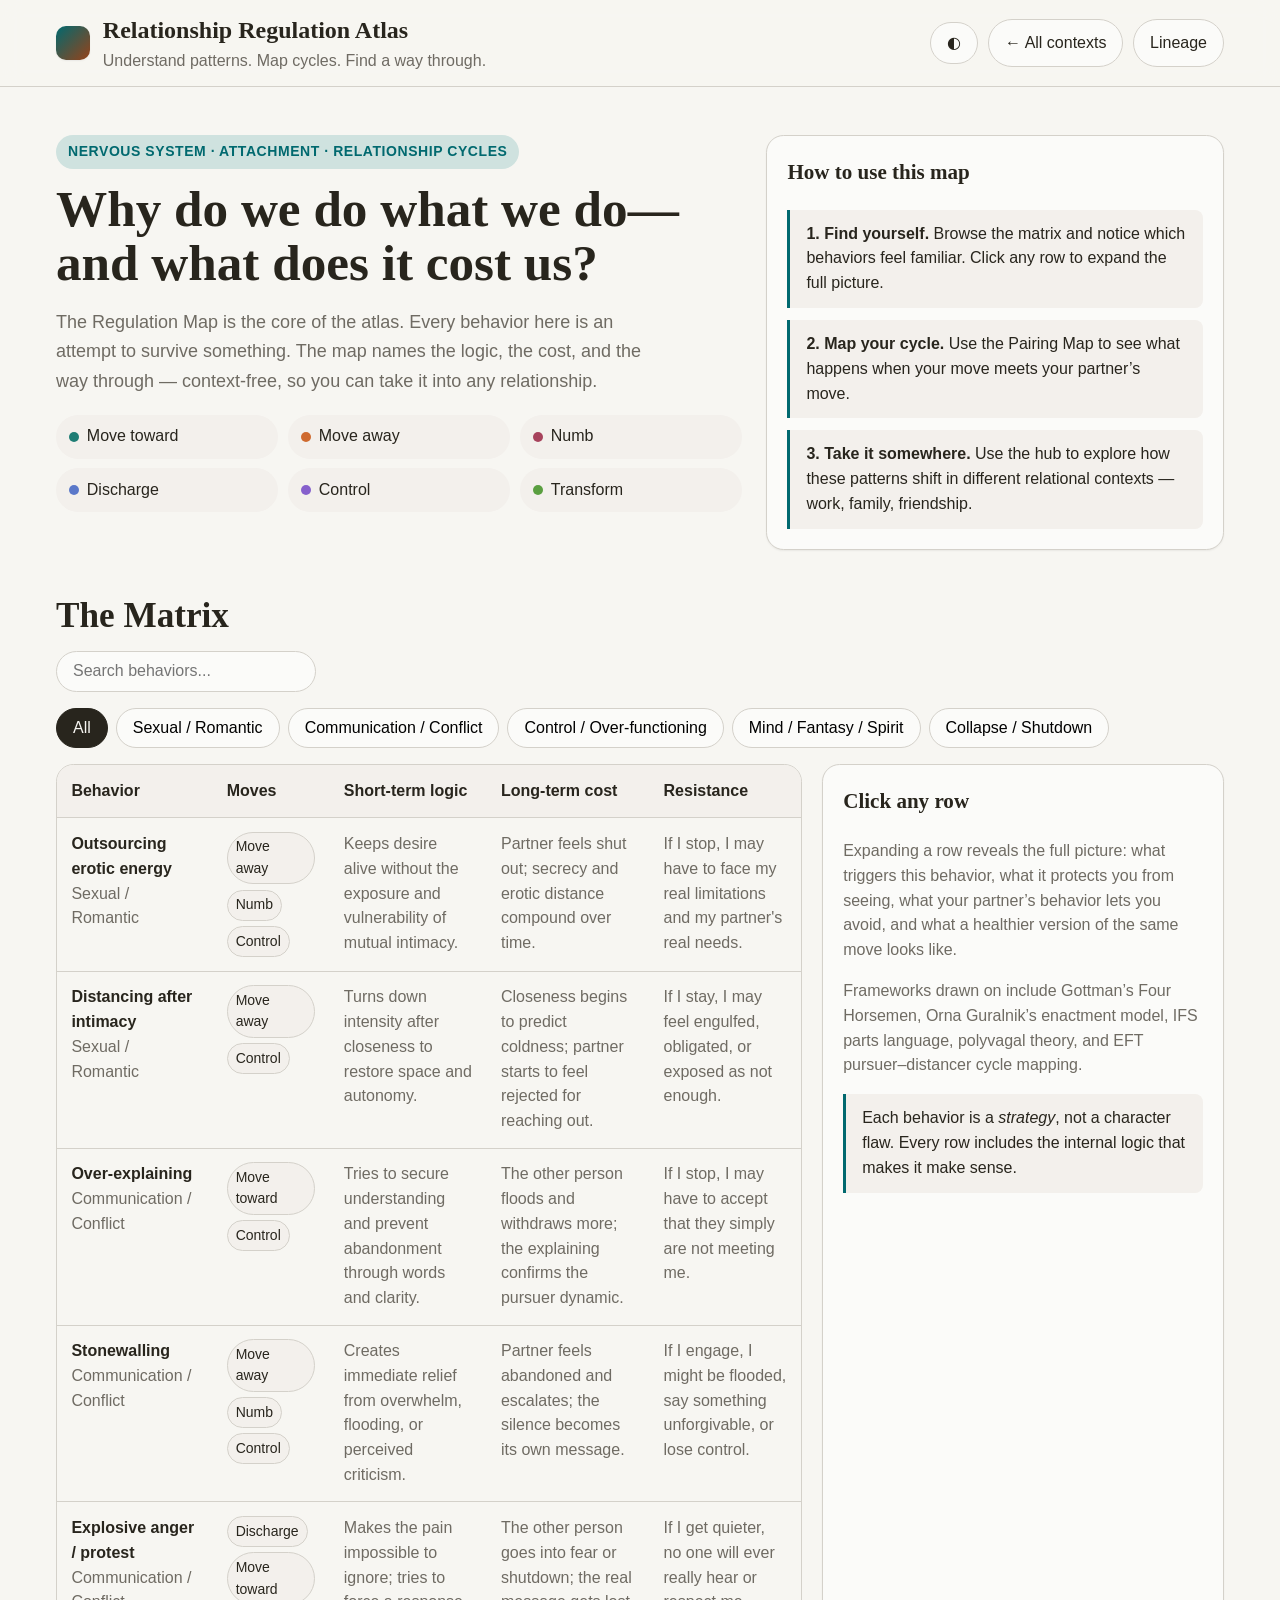
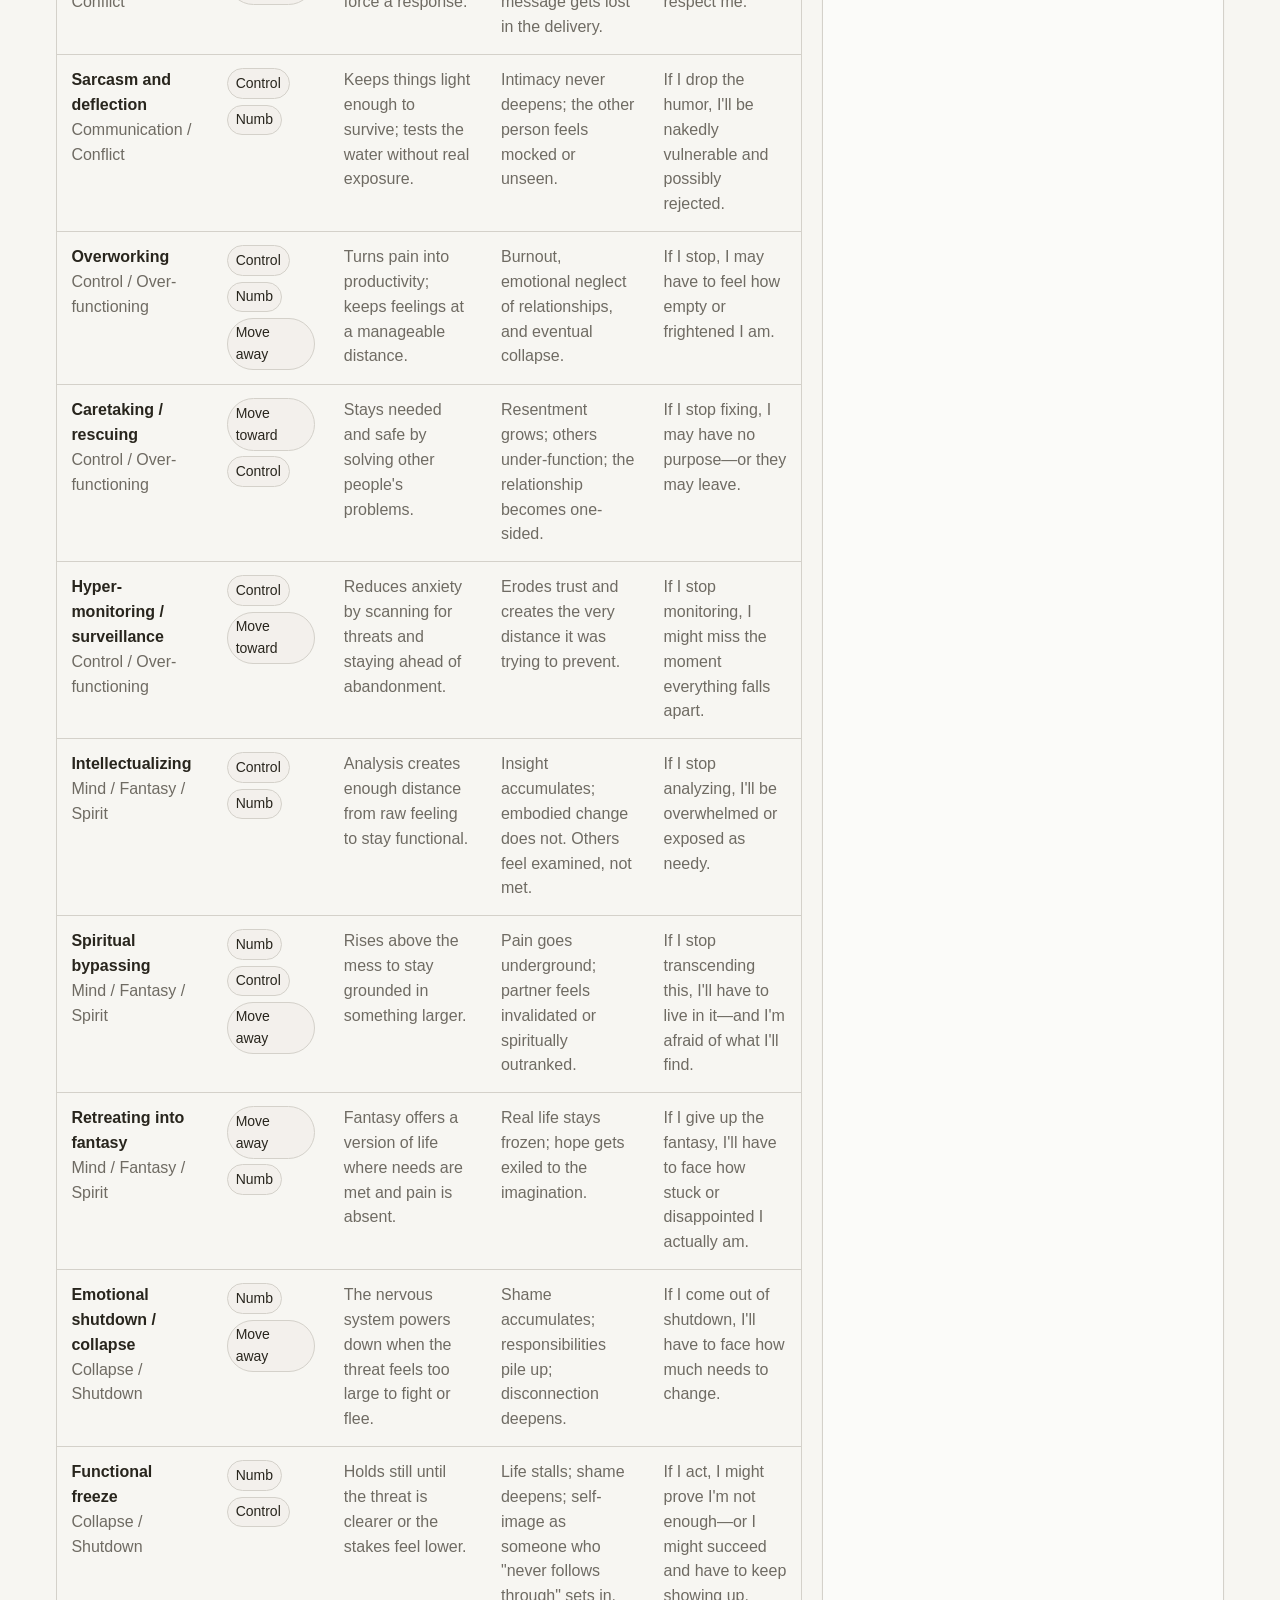
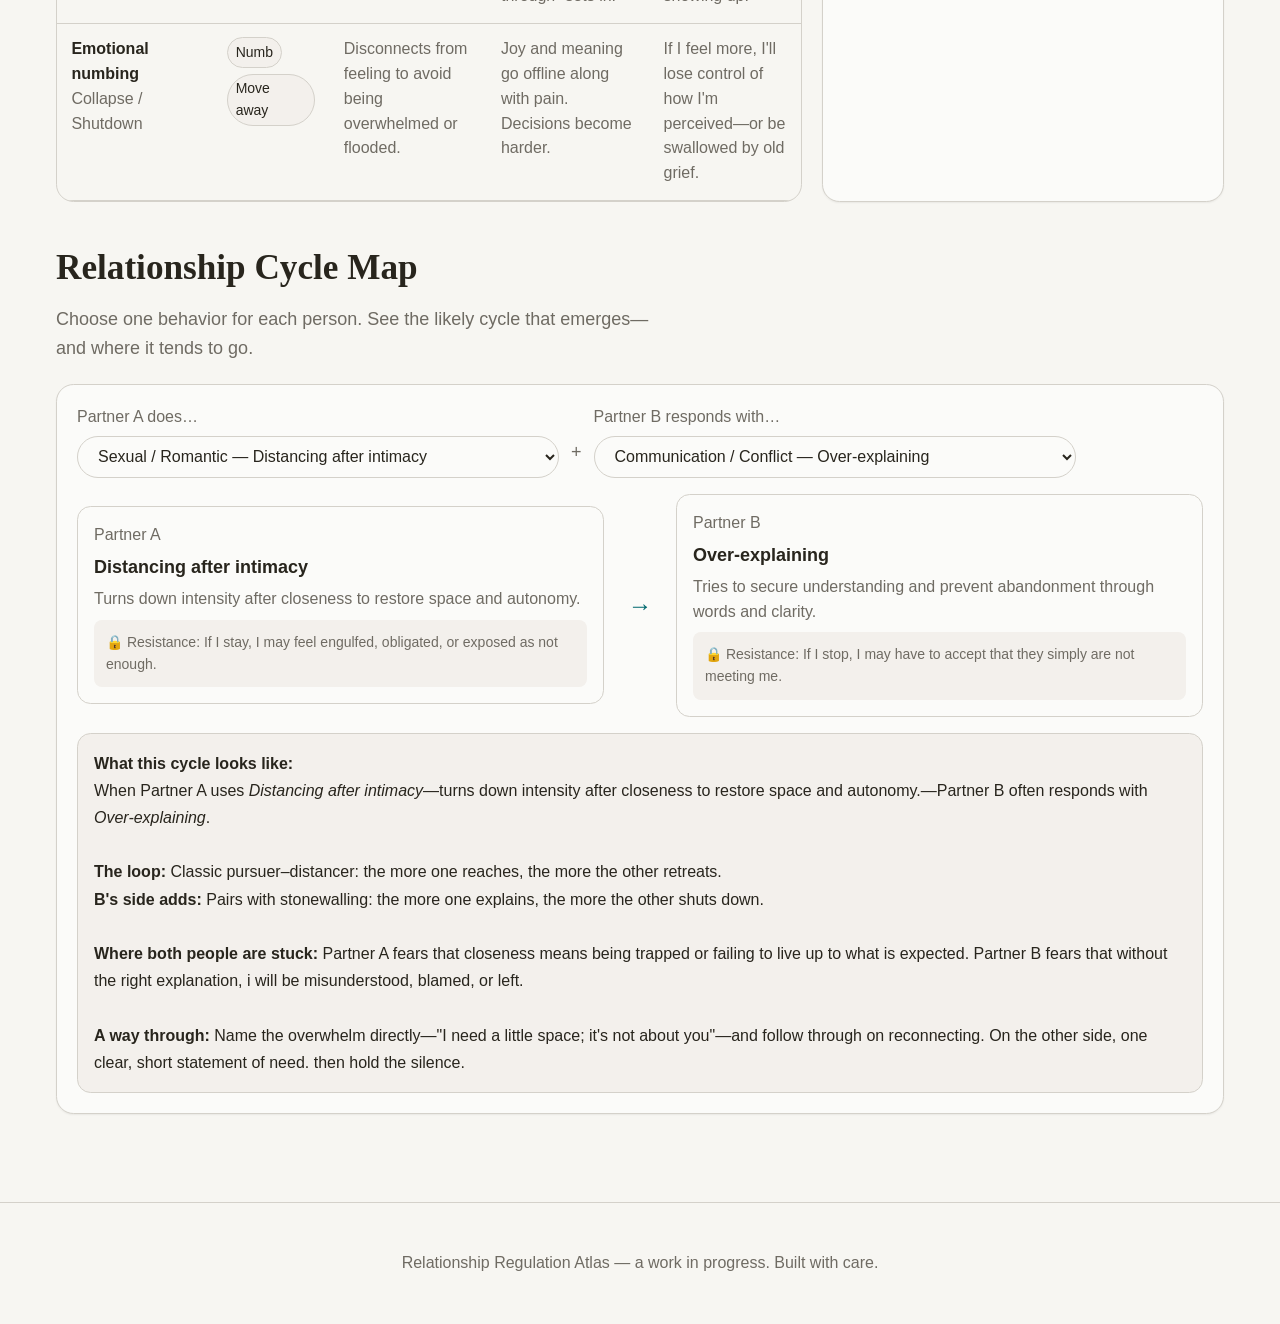
==== atlas.html @ eed11ab6 "Restructure: hub index, atlas moves to atlas.html, scaffold all branch pages" ====
<!DOCTYPE html>
<html lang="en" data-theme="light">
<head>
  <meta charset="UTF-8" />
  <meta name="viewport" content="width=device-width, initial-scale=1.0" />
  <title>The Regulation Map — Relationship Regulation Atlas</title>
  <link href="https://api.fontshare.com/v2/css?f[]=satoshi@400,500,700&f[]=zodiak@400,700&display=swap" rel="stylesheet">
  <link rel="stylesheet" href="style.css">
</head>
<body>

<div class="topbar">
  <div class="topbar-inner">
    <div class="brand">
      <a href="index.html" style="display:flex;gap:.8rem;align-items:center;text-decoration:none;color:inherit">
        <div class="logo" aria-hidden="true"></div>
        <div>
          <h1>Relationship Regulation Atlas</h1>
          <p>Understand patterns. Map cycles. Find a way through.</p>
        </div>
      </a>
    </div>
    <div class="toolbar">
      <button class="btn" data-theme-toggle aria-label="Toggle theme">&#9680;</button>
      <a class="btn" href="index.html">&larr; All contexts</a>
      <a class="btn" href="references.html">Lineage</a>
    </div>
  </div>
</div>

<main class="wrap">

  <!-- HERO -->
  <section class="hero">
    <div class="hero-grid">
      <div>
        <span class="eyebrow">Nervous system &middot; Attachment &middot; Relationship cycles</span>
        <h2>Why do we do what we do&mdash;and what does it cost us?</h2>
        <p class="sub">The Regulation Map is the core of the atlas. Every behavior here is an attempt to survive something. The map names the logic, the cost, and the way through &mdash; context-free, so you can take it into any relationship.</p>
        <div class="legend">
          <div class="chip"><span class="dot d1"></span>Move toward</div>
          <div class="chip"><span class="dot d2"></span>Move away</div>
          <div class="chip"><span class="dot d3"></span>Numb</div>
          <div class="chip"><span class="dot d4"></span>Discharge</div>
          <div class="chip"><span class="dot d5"></span>Control</div>
          <div class="chip"><span class="dot d6"></span>Transform</div>
        </div>
      </div>
      <div class="panel pad">
        <h3 style="margin-top:0;font-family:var(--font-display)">How to use this map</h3>
        <div class="stage"><strong>1. Find yourself.</strong> Browse the matrix and notice which behaviors feel familiar. Click any row to expand the full picture.</div>
        <div class="stage"><strong>2. Map your cycle.</strong> Use the Pairing Map to see what happens when your move meets your partner&rsquo;s move.</div>
        <div class="stage"><strong>3. Take it somewhere.</strong> Use the hub to explore how these patterns shift in different relational contexts &mdash; work, family, friendship.</div>
      </div>
    </div>
  </section>

  <!-- MATRIX -->
  <section class="section" id="matrix">
    <h2 class="section-title">The Matrix</h2>
    <div class="search-wrap">
      <input type="search" id="searchInput" placeholder="Search behaviors..." oninput="renderTable()" />
    </div>
    <div class="tabs" id="clusterTabs"></div>
    <div class="grid-2">
      <div class="matrix-wrap">
        <table>
          <thead>
            <tr>
              <th>Behavior</th>
              <th>Moves</th>
              <th>Short-term logic</th>
              <th>Long-term cost</th>
              <th>Resistance</th>
            </tr>
          </thead>
          <tbody id="matrixBody"></tbody>
        </table>
      </div>
      <div class="panel pad">
        <h3 style="margin-top:0;font-family:var(--font-display)">Click any row</h3>
        <p class="small">Expanding a row reveals the full picture: what triggers this behavior, what it protects you from seeing, what your partner&rsquo;s behavior lets you avoid, and what a healthier version of the same move looks like.</p>
        <p class="small" style="margin-top:var(--space-3)">Frameworks drawn on include Gottman&rsquo;s Four Horsemen, Orna Guralnik&rsquo;s enactment model, IFS parts language, polyvagal theory, and EFT pursuer&ndash;distancer cycle mapping.</p>
        <div class="stage" style="margin-top:var(--space-4)">Each behavior is a <em>strategy</em>, not a character flaw. Every row includes the internal logic that makes it make sense.</div>
      </div>
    </div>
  </section>

  <!-- PAIRING MAP -->
  <section class="section" id="pairingMap">
    <h2 class="section-title">Relationship Cycle Map</h2>
    <p class="sub" style="margin-bottom:var(--space-5)">Choose one behavior for each person. See the likely cycle that emerges&mdash;and where it tends to go.</p>
    <div class="panel pad">
      <div class="toolbar" style="margin-bottom:var(--space-4);gap:var(--space-3)">
        <div>
          <div class="small" style="margin-bottom:.4rem">Partner A does&hellip;</div>
          <select id="aSelect" class="select-ctrl"></select>
        </div>
        <div style="padding-top:1.4rem;color:var(--color-text-muted)">+</div>
        <div>
          <div class="small" style="margin-bottom:.4rem">Partner B responds with&hellip;</div>
          <select id="bSelect" class="select-ctrl"></select>
        </div>
      </div>
      <div class="cycle-grid">
        <div class="cycle-box">
          <div class="small muted">Partner A</div>
          <h4 id="aTitle" style="margin:.4rem 0 .3rem"></h4>
          <div id="aLogic" class="small"></div>
          <div id="aFear" class="resistance-row"></div>
        </div>
        <div class="cycle-arrow">&rarr;</div>
        <div class="cycle-box">
          <div class="small muted">Partner B</div>
          <h4 id="bTitle" style="margin:.4rem 0 .3rem"></h4>
          <div id="bLogic" class="small"></div>
          <div id="bFear" class="resistance-row"></div>
        </div>
      </div>
      <div class="cycle-out" id="cycleOut"></div>
    </div>
  </section>

</main>

<footer style="border-top:1px solid var(--color-border);margin-top:var(--space-12);padding:var(--space-8) var(--space-4);text-align:center">
  <p class="small muted">Relationship Regulation Atlas &mdash; a work in progress. Built with care.</p>
</footer>

<script src="data.js"></script>
<script src="app.js"></script>
</body>
</html>
---- style.css ----
/* ============================================================
   RELATIONSHIP REGULATION ATLAS — style.css
   Design tokens, base styles, and all component styles.
   Edit this file to change colors, spacing, typography, layout.
   ============================================================ */

/* --- DESIGN TOKENS --- */
:root, [data-theme="light"] {
  --text-xs:   clamp(0.75rem,  0.7rem  + 0.25vw, 0.875rem);
  --text-sm:   clamp(0.875rem, 0.8rem  + 0.35vw, 1rem);
  --text-base: clamp(1rem,     0.95rem + 0.25vw, 1.125rem);
  --text-lg:   clamp(1.125rem, 1rem    + 0.75vw, 1.5rem);
  --text-xl:   clamp(1.5rem,   1.2rem  + 1.25vw, 2.25rem);
  --text-2xl:  clamp(2rem,     1.2rem  + 2.5vw,  3.5rem);

  --space-1:.25rem; --space-2:.5rem;  --space-3:.75rem; --space-4:1rem;
  --space-5:1.25rem;--space-6:1.5rem; --space-8:2rem;   --space-10:2.5rem;
  --space-12:3rem;  --space-16:4rem;

  --color-bg:#f7f6f2;
  --color-surface:#fbfbf9;
  --color-surface-2:#f3f0ec;
  --color-border:#d4d1ca;
  --color-text:#28251d;
  --color-text-muted:#6f6b63;
  --color-primary:#01696f;
  --color-primary-2:#cfe2df;
  --color-accent:#964219;
  --color-good:#437a22;
  --color-warn:#a13544;

  --shadow-sm: 0 1px 2px rgba(25,20,10,.06);
  --shadow-md: 0 10px 30px rgba(25,20,10,.10);

  --radius-sm:.5rem; --radius-md:.85rem; --radius-lg:1.1rem;

  --font-body:'Satoshi',sans-serif;
  --font-display:'Zodiak',serif;
}

[data-theme="dark"] {
  --color-bg:#171614;
  --color-surface:#1c1b19;
  --color-surface-2:#22211f;
  --color-border:#393836;
  --color-text:#e3e0d9;
  --color-text-muted:#aaa49a;
  --color-primary:#4f98a3;
  --color-primary-2:#22383a;
  --color-accent:#d19900;
  --color-good:#7eb35a;
  --color-warn:#dd6974;
  --shadow-sm:0 1px 2px rgba(0,0,0,.2);
  --shadow-md:0 12px 36px rgba(0,0,0,.35);
}

/* --- BASE --- */
*, *::before, *::after { box-sizing:border-box }
html { scroll-behavior:smooth }
body {
  margin:0;
  font-family:var(--font-body);
  font-size:var(--text-base);
  line-height:1.55;
  background:var(--color-bg);
  color:var(--color-text);
}

/* --- LAYOUT --- */
.wrap { max-width:1200px; margin:0 auto; padding:var(--space-4) }

/* --- TOPBAR --- */
.topbar {
  position:sticky; top:0; z-index:10;
  background:color-mix(in oklab, var(--color-bg) 86%, transparent);
  backdrop-filter:blur(10px);
  border-bottom:1px solid var(--color-border);
}
.topbar-inner {
  display:flex; gap:var(--space-4); align-items:center;
  justify-content:space-between;
  max-width:1200px; margin:0 auto;
  padding:var(--space-3) var(--space-4);
}
.brand { display:flex; gap:.8rem; align-items:center }
.logo {
  width:34px; height:34px; border-radius:10px;
  background:linear-gradient(135deg, var(--color-primary), var(--color-accent));
  box-shadow:var(--shadow-sm);
}
.brand h1 { font-family:var(--font-display); font-size:var(--text-lg); margin:0 }
.brand p  { margin:0; color:var(--color-text-muted); font-size:var(--text-sm) }
.toolbar  { display:flex; gap:.6rem; flex-wrap:wrap; align-items:center }

/* --- CONTROLS --- */
.btn, .select-ctrl, input {
  border:1px solid var(--color-border);
  background:var(--color-surface);
  color:var(--color-text);
  border-radius:999px;
  padding:.65rem 1rem;
  font-size:var(--text-sm);
  text-decoration:none;
  display:inline-block;
}
.btn { cursor:pointer; font-family:var(--font-body) }
.btn.primary { background:var(--color-primary); color:white; border-color:var(--color-primary) }
.btn.primary:hover { background:var(--color-primary-hover, #0c4e54) }

/* --- HERO --- */
.hero { padding:var(--space-8) 0 var(--space-6) }
.hero-grid { display:grid; grid-template-columns:1.2fr .8fr; gap:var(--space-6) }
.eyebrow {
  display:inline-block;
  background:var(--color-primary-2); color:var(--color-primary);
  padding:.4rem .75rem; border-radius:999px;
  font-size:var(--text-xs); font-weight:700;
  letter-spacing:.04em; text-transform:uppercase;
}
h2 { font-family:var(--font-display); font-size:var(--text-2xl); line-height:1.05; margin:.8rem 0 1rem }
.sub { color:var(--color-text-muted); max-width:62ch; line-height:1.65 }

/* --- LEGEND CHIPS --- */
.legend { display:grid; grid-template-columns:repeat(3,1fr); gap:.6rem; margin-top:var(--space-4) }
.chip  { display:flex; align-items:center; gap:.5rem; padding:.6rem .8rem; border-radius:999px; background:var(--color-surface-2); font-size:var(--text-sm) }
.dot   { width:10px; height:10px; border-radius:999px; flex-shrink:0 }
.d1{background:#1e7d74} .d2{background:#cf6a2f} .d3{background:#a7435c}
.d4{background:#5a78c9} .d5{background:#8660cc} .d6{background:#5a9f40}

/* --- PANEL --- */
.panel { background:var(--color-surface); border:1px solid var(--color-border); border-radius:var(--radius-lg); box-shadow:var(--shadow-sm) }
.panel.pad { padding:var(--space-5) }

/* --- SECTIONS --- */
.section       { padding:var(--space-6) 0 }
.section-title { font-family:var(--font-display); font-size:var(--text-xl); margin:0 0 var(--space-4) }

/* --- STAGE CALLOUTS --- */
.stage {
  margin-top:.75rem; padding:.75rem 1rem;
  border-left:3px solid var(--color-primary);
  background:var(--color-surface-2);
  border-radius:0 var(--radius-sm) var(--radius-sm) 0;
  font-size:var(--text-sm);
}

/* --- TABS --- */
.tabs { display:flex; gap:.5rem; flex-wrap:wrap; margin-bottom:var(--space-4) }
.tab {
  padding:.65rem 1rem; border-radius:999px;
  border:1px solid var(--color-border);
  background:var(--color-surface);
  cursor:pointer; font-size:var(--text-sm);
  font-family:var(--font-body);
  transition:background .15s, color .15s;
}
.tab.active { background:var(--color-text); color:var(--color-bg); border-color:var(--color-text) }
.tab:hover:not(.active) { background:var(--color-surface-2) }

/* --- MATRIX --- */
.grid-2 { display:grid; grid-template-columns:1.3fr .7fr; gap:var(--space-5) }
.matrix-wrap { overflow:auto; border-radius:var(--radius-lg); border:1px solid var(--color-border) }
table { width:100%; border-collapse:collapse }
th, td { padding:.85rem .9rem; border-bottom:1px solid var(--color-border); vertical-align:top; text-align:left; font-size:var(--text-sm) }
th { position:sticky; top:0; background:var(--color-surface-2); font-weight:600; z-index:1 }
tbody tr:hover td { background:color-mix(in oklab, var(--color-primary-2) 25%, var(--color-surface)) }
tbody tr.clickable { cursor:pointer }

/* --- UTILITY --- */
.small { font-size:var(--text-sm); color:var(--color-text-muted) }
.muted { color:var(--color-text-muted) }
.moves { display:flex; gap:.35rem; flex-wrap:wrap }
.tag   { font-size:var(--text-xs); padding:.22rem .5rem; border-radius:999px; background:var(--color-surface-2); border:1px solid var(--color-border) }

/* --- DETAIL EXPAND --- */
.resistance-row {
  padding:var(--space-3); background:var(--color-surface-2);
  border-radius:var(--radius-sm); margin-top:var(--space-2);
  font-size:var(--text-xs); color:var(--color-text-muted);
}
.detail-panel { display:none; padding:var(--space-4); border-top:1px solid var(--color-border); background:color-mix(in oklab, var(--color-primary-2) 15%, var(--color-surface)) }
.detail-panel.open { display:block }
.detail-grid { display:grid; grid-template-columns:1fr 1fr 1fr; gap:var(--space-3); margin-top:var(--space-3) }
.detail-block { background:var(--color-surface); padding:var(--space-3); border-radius:var(--radius-sm); border:1px solid var(--color-border) }
.detail-block strong { display:block; font-size:var(--text-xs); text-transform:uppercase; letter-spacing:.05em; color:var(--color-primary); margin-bottom:.4rem }

/* --- SEARCH --- */
.search-wrap { display:flex; gap:.6rem; align-items:center; margin-bottom:var(--space-4) }
.search-wrap input { border-radius:999px; padding:.65rem 1rem; flex:1; max-width:260px; font-family:var(--font-body) }

/* --- CYCLE MAP --- */
.cycle-grid { display:grid; grid-template-columns:1fr 48px 1fr; gap:var(--space-3); align-items:center }
.cycle-box  { padding:var(--space-4); border-radius:var(--radius-md); background:var(--color-surface); border:1px solid var(--color-border) }
.cycle-arrow{ display:flex; align-items:center; justify-content:center; color:var(--color-primary); font-size:1.5rem }
.cycle-out  { margin-top:var(--space-4); padding:var(--space-4); border-radius:var(--radius-md); background:var(--color-surface-2); border:1px solid var(--color-border); font-size:var(--text-sm); line-height:1.7 }

/* --- THREE WAYS CARDS --- */
.cards { display:grid; grid-template-columns:repeat(3,1fr); gap:var(--space-4) }
.card { padding:var(--space-5); border:1px solid var(--color-border); border-radius:var(--radius-md); background:var(--color-surface) }
.card h4 { margin:0 0 var(--space-2); font-size:var(--text-base) }

/* --- LINEAGE CALLOUT --- */
.lineage-callout {
  display:flex;
  align-items:center;
  justify-content:space-between;
  gap:var(--space-8);
  padding:var(--space-8) var(--space-8);
  background:var(--color-surface);
  border:1px solid var(--color-border);
  border-radius:var(--radius-lg);
  box-shadow:var(--shadow-sm);
}
.lineage-callout-text { flex:1 }

/* --- REFERENCES SECTION (legacy, kept for compatibility) --- */
.ref-section { padding:var(--space-10) 0 var(--space-6) }
.ref-intro {
  max-width:68ch; line-height:1.75;
  color:var(--color-text-muted);
  margin-bottom:var(--space-8);
}
.ref-group { margin-bottom:var(--space-10) }
.ref-group-label {
  font-size:var(--text-xs); font-weight:700;
  letter-spacing:.08em; text-transform:uppercase;
  color:var(--color-primary);
  margin-bottom:var(--space-5);
  padding-bottom:var(--space-2);
  border-bottom:1px solid var(--color-border);
}
.ref-grid { display:grid; grid-template-columns:repeat(auto-fill, minmax(320px,1fr)); gap:var(--space-4) }
.ref-card { padding:var(--space-5); background:var(--color-surface); border:1px solid var(--color-border); border-radius:var(--radius-md) }
.ref-card h4 { font-family:var(--font-display); font-size:var(--text-base); margin:0 0 var(--space-2); color:var(--color-text) }
.ref-card p  { margin:0; font-size:var(--text-sm); line-height:1.7; color:var(--color-text-muted) }
.ref-closing {
  max-width:62ch; font-size:var(--text-sm); line-height:1.8;
  color:var(--color-text-muted);
  padding:var(--space-6);
  background:var(--color-surface-2);
  border-radius:var(--radius-md);
  border:1px solid var(--color-border);
  margin-top:var(--space-6);
}

/* --- RESPONSIVE --- */
@media (max-width:900px) {
  .hero-grid, .grid-2, .cards, .legend, .detail-grid, .ref-grid { grid-template-columns:1fr }
  .cycle-grid { grid-template-columns:1fr }
  .cycle-arrow { transform:rotate(90deg); padding:.4rem 0 }
  .lineage-callout { flex-direction:column; align-items:flex-start; gap:var(--space-5) }
}
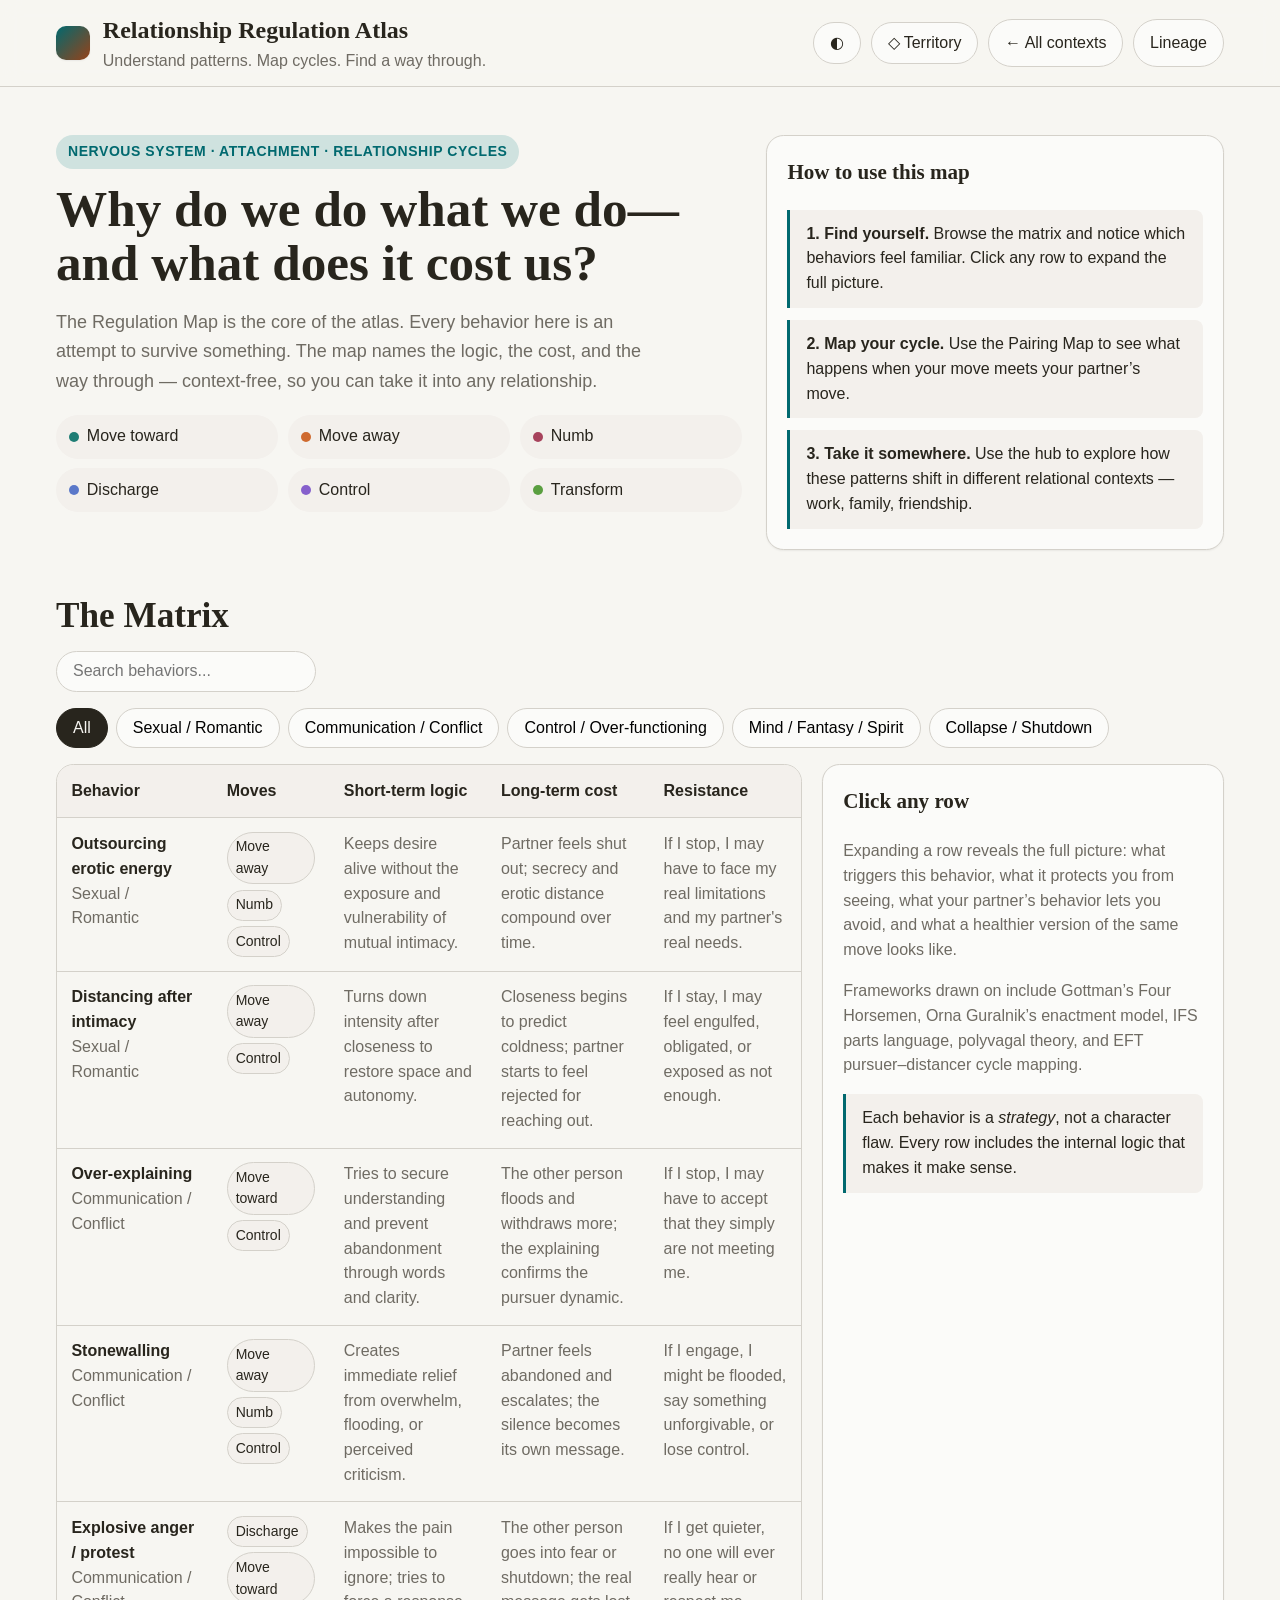
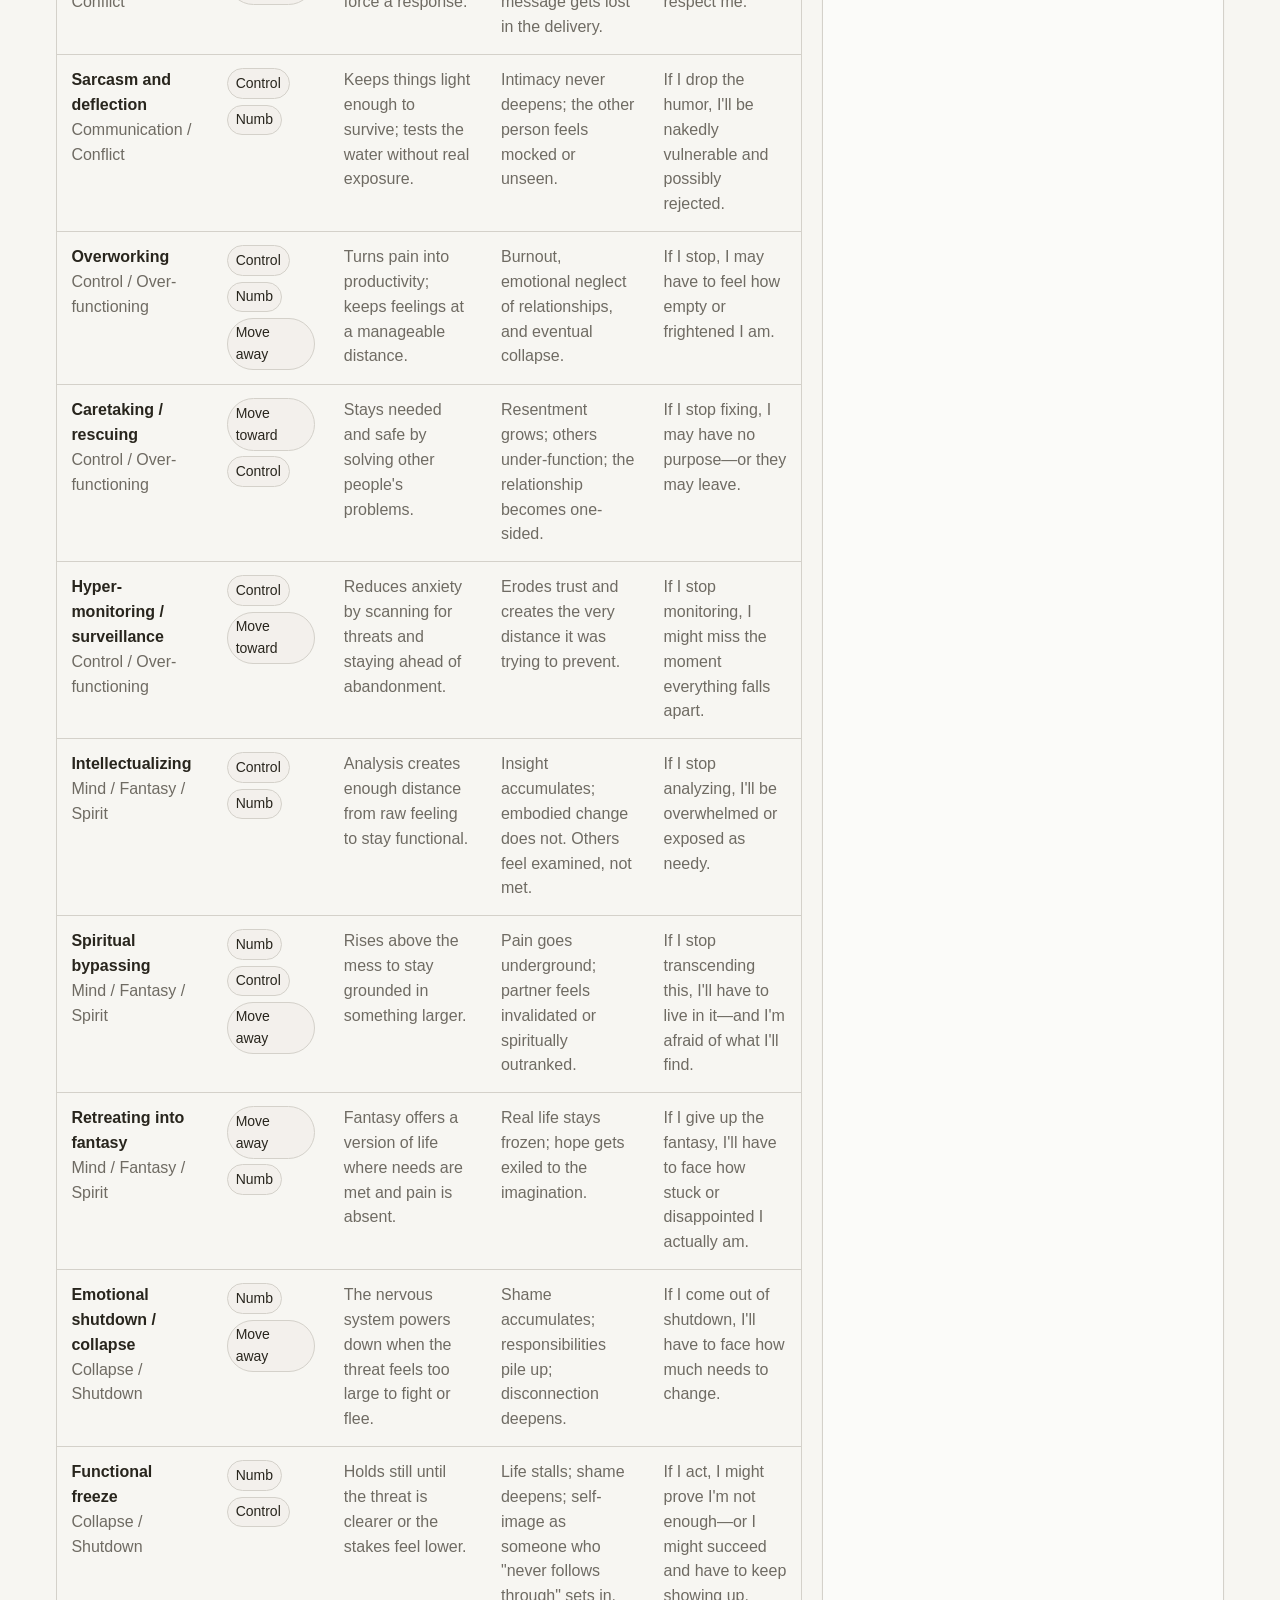
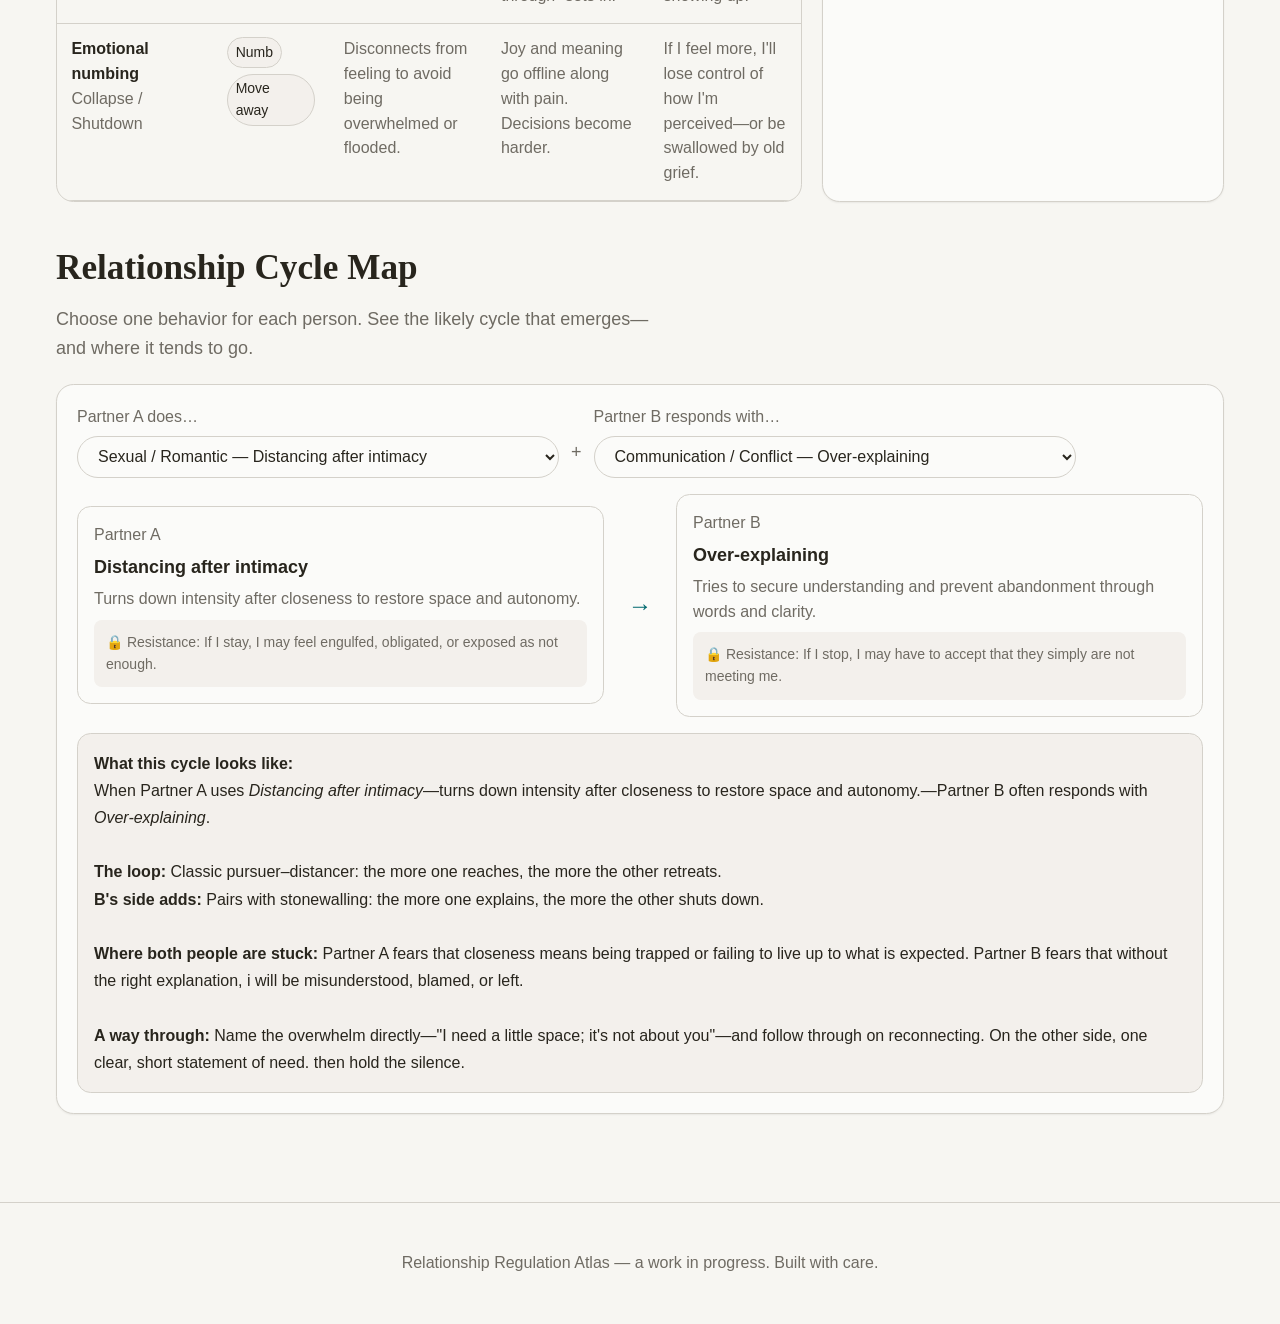
==== commit 2f0a0ba0: "feat: add Territory/Matrix view toggle to atlas - Adds a ◎ Territory / ⊞ Matrix toggle button in the" ====
--- a/atlas.html
+++ b/atlas.html
@@ -1,5 +1,5 @@
 <!DOCTYPE html>
-<html lang="en" data-theme="light">
+<html lang="en" data-theme="light" data-view="matrix">
 <head>
   <meta charset="UTF-8" />
   <meta name="viewport" content="width=device-width, initial-scale=1.0" />
@@ -22,6 +22,7 @@
     </div>
     <div class="toolbar">
       <button class="btn" data-theme-toggle aria-label="Toggle theme">&#9680;</button>
+      <button class="btn" id="viewToggle" aria-label="Switch to territory view">&#9671; Territory</button>
       <a class="btn" href="index.html">&larr; All contexts</a>
       <a class="btn" href="references.html">Lineage</a>
     </div>
@@ -46,80 +47,200 @@
           <div class="chip"><span class="dot d6"></span>Transform</div>
         </div>
       </div>
-      <div class="panel pad">
-        <h3 style="margin-top:0;font-family:var(--font-display)">How to use this map</h3>
-        <div class="stage"><strong>1. Find yourself.</strong> Browse the matrix and notice which behaviors feel familiar. Click any row to expand the full picture.</div>
-        <div class="stage"><strong>2. Map your cycle.</strong> Use the Pairing Map to see what happens when your move meets your partner&rsquo;s move.</div>
-        <div class="stage"><strong>3. Take it somewhere.</strong> Use the hub to explore how these patterns shift in different relational contexts &mdash; work, family, friendship.</div>
+      <div class="panel pad" id="heroPanel">
+        <h3 style="margin-top:0;font-family:var(--font-display)" id="heroPanelTitle">How to use this map</h3>
+        <div id="heroPanelBody">
+          <div class="stage"><strong>1. Find yourself.</strong> Browse the matrix and notice which behaviors feel familiar. Click any row to expand the full picture.</div>
+          <div class="stage"><strong>2. Map your cycle.</strong> Use the Pairing Map to see what happens when your move meets your partner&rsquo;s move.</div>
+          <div class="stage"><strong>3. Take it somewhere.</strong> Use the hub to explore how these patterns shift in different relational contexts &mdash; work, family, friendship.</div>
+        </div>
       </div>
     </div>
   </section>
 
-  <!-- MATRIX -->
-  <section class="section" id="matrix">
-    <h2 class="section-title">The Matrix</h2>
-    <div class="search-wrap">
-      <input type="search" id="searchInput" placeholder="Search behaviors..." oninput="renderTable()" />
-    </div>
-    <div class="tabs" id="clusterTabs"></div>
-    <div class="grid-2">
-      <div class="matrix-wrap">
-        <table>
-          <thead>
-            <tr>
-              <th>Behavior</th>
-              <th>Moves</th>
-              <th>Short-term logic</th>
-              <th>Long-term cost</th>
-              <th>Resistance</th>
-            </tr>
-          </thead>
-          <tbody id="matrixBody"></tbody>
-        </table>
-      </div>
+  <!-- ═══════════════════════════════════════════ -->
+  <!-- MATRIX VIEW                                 -->
+  <!-- ═══════════════════════════════════════════ -->
+  <div id="matrixView">
+
+    <section class="section" id="matrix">
+      <h2 class="section-title">The Matrix</h2>
+      <div class="search-wrap">
+        <input type="search" id="searchInput" placeholder="Search behaviors..." oninput="renderTable()" />
+      </div>
+      <div class="tabs" id="clusterTabs"></div>
+      <div class="grid-2">
+        <div class="matrix-wrap">
+          <table>
+            <thead>
+              <tr>
+                <th>Behavior</th>
+                <th>Moves</th>
+                <th>Short-term logic</th>
+                <th>Long-term cost</th>
+                <th>Resistance</th>
+              </tr>
+            </thead>
+            <tbody id="matrixBody"></tbody>
+          </table>
+        </div>
+        <div class="panel pad">
+          <h3 style="margin-top:0;font-family:var(--font-display)">Click any row</h3>
+          <p class="small">Expanding a row reveals the full picture: what triggers this behavior, what it protects you from seeing, what your partner&rsquo;s behavior lets you avoid, and what a healthier version of the same move looks like.</p>
+          <p class="small" style="margin-top:var(--space-3)">Frameworks drawn on include Gottman&rsquo;s Four Horsemen, Orna Guralnik&rsquo;s enactment model, IFS parts language, polyvagal theory, and EFT pursuer&ndash;distancer cycle mapping.</p>
+          <div class="stage" style="margin-top:var(--space-4)">Each behavior is a <em>strategy</em>, not a character flaw. Every row includes the internal logic that makes it make sense.</div>
+        </div>
+      </div>
+    </section>
+
+    <section class="section" id="pairingMap">
+      <h2 class="section-title">Relationship Cycle Map</h2>
+      <p class="sub" style="margin-bottom:var(--space-5)">Choose one behavior for each person. See the likely cycle that emerges&mdash;and where it tends to go.</p>
       <div class="panel pad">
-        <h3 style="margin-top:0;font-family:var(--font-display)">Click any row</h3>
-        <p class="small">Expanding a row reveals the full picture: what triggers this behavior, what it protects you from seeing, what your partner&rsquo;s behavior lets you avoid, and what a healthier version of the same move looks like.</p>
-        <p class="small" style="margin-top:var(--space-3)">Frameworks drawn on include Gottman&rsquo;s Four Horsemen, Orna Guralnik&rsquo;s enactment model, IFS parts language, polyvagal theory, and EFT pursuer&ndash;distancer cycle mapping.</p>
-        <div class="stage" style="margin-top:var(--space-4)">Each behavior is a <em>strategy</em>, not a character flaw. Every row includes the internal logic that makes it make sense.</div>
-      </div>
-    </div>
-  </section>
-
-  <!-- PAIRING MAP -->
-  <section class="section" id="pairingMap">
-    <h2 class="section-title">Relationship Cycle Map</h2>
-    <p class="sub" style="margin-bottom:var(--space-5)">Choose one behavior for each person. See the likely cycle that emerges&mdash;and where it tends to go.</p>
-    <div class="panel pad">
-      <div class="toolbar" style="margin-bottom:var(--space-4);gap:var(--space-3)">
-        <div>
-          <div class="small" style="margin-bottom:.4rem">Partner A does&hellip;</div>
-          <select id="aSelect" class="select-ctrl"></select>
-        </div>
-        <div style="padding-top:1.4rem;color:var(--color-text-muted)">+</div>
-        <div>
-          <div class="small" style="margin-bottom:.4rem">Partner B responds with&hellip;</div>
-          <select id="bSelect" class="select-ctrl"></select>
-        </div>
-      </div>
-      <div class="cycle-grid">
-        <div class="cycle-box">
-          <div class="small muted">Partner A</div>
-          <h4 id="aTitle" style="margin:.4rem 0 .3rem"></h4>
-          <div id="aLogic" class="small"></div>
-          <div id="aFear" class="resistance-row"></div>
-        </div>
-        <div class="cycle-arrow">&rarr;</div>
-        <div class="cycle-box">
-          <div class="small muted">Partner B</div>
-          <h4 id="bTitle" style="margin:.4rem 0 .3rem"></h4>
-          <div id="bLogic" class="small"></div>
-          <div id="bFear" class="resistance-row"></div>
-        </div>
-      </div>
-      <div class="cycle-out" id="cycleOut"></div>
-    </div>
-  </section>
+        <div class="toolbar" style="margin-bottom:var(--space-4);gap:var(--space-3)">
+          <div>
+            <div class="small" style="margin-bottom:.4rem">Partner A does&hellip;</div>
+            <select id="aSelect" class="select-ctrl"></select>
+          </div>
+          <div style="padding-top:1.4rem;color:var(--color-text-muted)">+</div>
+          <div>
+            <div class="small" style="margin-bottom:.4rem">Partner B responds with&hellip;</div>
+            <select id="bSelect" class="select-ctrl"></select>
+          </div>
+        </div>
+        <div class="cycle-grid">
+          <div class="cycle-box">
+            <div class="small muted">Partner A</div>
+            <h4 id="aTitle" style="margin:.4rem 0 .3rem"></h4>
+            <div id="aLogic" class="small"></div>
+            <div id="aFear" class="resistance-row"></div>
+          </div>
+          <div class="cycle-arrow">&rarr;</div>
+          <div class="cycle-box">
+            <div class="small muted">Partner B</div>
+            <h4 id="bTitle" style="margin:.4rem 0 .3rem"></h4>
+            <div id="bLogic" class="small"></div>
+            <div id="bFear" class="resistance-row"></div>
+          </div>
+        </div>
+        <div class="cycle-out" id="cycleOut"></div>
+      </div>
+    </section>
+
+  </div><!-- /#matrixView -->
+
+  <!-- ═══════════════════════════════════════════ -->
+  <!-- TERRITORY VIEW                              -->
+  <!-- ═══════════════════════════════════════════ -->
+  <div id="territoryView">
+
+    <section class="section">
+      <h2 class="section-title">The Territory</h2>
+      <p class="sub" style="margin-bottom:var(--space-5)">Each dot is a behavior pattern. Click one to see the full picture. Districts are defined by nervous-system state &mdash; where your energy is, and which direction it moves.</p>
+
+      <div class="territory-layout">
+
+        <!-- SVG MAP -->
+        <div class="territory-map-wrap panel">
+          <svg id="territoryMap" viewBox="0 0 700 560" xmlns="http://www.w3.org/2000/svg" role="img" aria-label="Territory map of behavior patterns">
+            <defs>
+              <!-- District washes -->
+              <radialGradient id="gReach" cx="30%" cy="30%" r="55%">
+                <stop offset="0%" stop-color="#c45c2a" stop-opacity="0.22"/>
+                <stop offset="100%" stop-color="#c45c2a" stop-opacity="0"/>
+              </radialGradient>
+              <radialGradient id="gArmor" cx="70%" cy="30%" r="55%">
+                <stop offset="0%" stop-color="#3a6b8a" stop-opacity="0.20"/>
+                <stop offset="100%" stop-color="#3a6b8a" stop-opacity="0"/>
+              </radialGradient>
+              <radialGradient id="gIntegrate" cx="30%" cy="70%" r="55%">
+                <stop offset="0%" stop-color="#3a7a48" stop-opacity="0.20"/>
+                <stop offset="100%" stop-color="#3a7a48" stop-opacity="0"/>
+              </radialGradient>
+              <radialGradient id="gVanish" cx="70%" cy="70%" r="55%">
+                <stop offset="0%" stop-color="#6a5c8a" stop-opacity="0.18"/>
+                <stop offset="100%" stop-color="#6a5c8a" stop-opacity="0"/>
+              </radialGradient>
+              <filter id="blur4"><feGaussianBlur stdDeviation="18"/></filter>
+            </defs>
+
+            <!-- District color washes -->
+            <ellipse cx="195" cy="175" rx="165" ry="145" fill="url(#gReach)" filter="url(#blur4)"/>
+            <ellipse cx="505" cy="175" rx="165" ry="145" fill="url(#gArmor)" filter="url(#blur4)"/>
+            <ellipse cx="195" cy="390" rx="165" ry="145" fill="url(#gIntegrate)" filter="url(#blur4)"/>
+            <ellipse cx="505" cy="390" rx="165" ry="145" fill="url(#gVanish)" filter="url(#blur4)"/>
+
+            <!-- Compass axes (dotted) -->
+            <line x1="350" y1="24" x2="350" y2="536" stroke="currentColor" stroke-opacity="0.12" stroke-width="1" stroke-dasharray="4 6"/>
+            <line x1="24" y1="280" x2="676" y2="280" stroke="currentColor" stroke-opacity="0.12" stroke-width="1" stroke-dasharray="4 6"/>
+
+            <!-- Axis labels -->
+            <text x="350" y="16" text-anchor="middle" font-size="10" font-family="Satoshi,sans-serif" fill="currentColor" opacity="0.45" font-weight="600" letter-spacing=".08em">ACTIVATED</text>
+            <text x="350" y="556" text-anchor="middle" font-size="10" font-family="Satoshi,sans-serif" fill="currentColor" opacity="0.45" font-weight="600" letter-spacing=".08em">COLLAPSED</text>
+            <text x="12" y="284" text-anchor="start" font-size="10" font-family="Satoshi,sans-serif" fill="currentColor" opacity="0.45" font-weight="600" letter-spacing=".08em">TOWARD</text>
+            <text x="688" y="284" text-anchor="end" font-size="10" font-family="Satoshi,sans-serif" fill="currentColor" opacity="0.45" font-weight="600" letter-spacing=".08em">AWAY</text>
+
+            <!-- District labels -->
+            <text x="80" y="52" font-size="11" font-family="Zodiak,serif" fill="#c45c2a" opacity="0.7" font-weight="700">The Reachers</text>
+            <text x="80" y="67" font-size="9" font-family="Satoshi,sans-serif" fill="currentColor" opacity="0.4">activated &middot; toward</text>
+
+            <text x="420" y="52" font-size="11" font-family="Zodiak,serif" fill="#3a6b8a" opacity="0.7" font-weight="700">The Armored</text>
+            <text x="420" y="67" font-size="9" font-family="Satoshi,sans-serif" fill="currentColor" opacity="0.4">activated &middot; away</text>
+
+            <text x="68" y="468" font-size="11" font-family="Zodiak,serif" fill="#3a7a48" opacity="0.7" font-weight="700">The Integrators</text>
+            <text x="68" y="483" font-size="9" font-family="Satoshi,sans-serif" fill="currentColor" opacity="0.4">collapsed &middot; toward</text>
+
+            <text x="430" y="468" font-size="11" font-family="Zodiak,serif" fill="#6a5c8a" opacity="0.7" font-weight="700">The Vanished</text>
+            <text x="430" y="483" font-size="9" font-family="Satoshi,sans-serif" fill="currentColor" opacity="0.4">collapsed &middot; away</text>
+
+            <!-- Behavior dots rendered by JS -->
+            <g id="behaviorNodes"></g>
+
+            <!-- Center resting dot -->
+            <circle cx="350" cy="280" r="5" fill="currentColor" opacity="0.12"/>
+          </svg>
+        </div>
+
+        <!-- DETAIL PANEL -->
+        <div class="territory-detail panel pad" id="territoryDetail">
+          <div id="tdEmpty" class="td-empty">
+            <div class="td-hint">&#8678; Click any dot to see the full picture for that pattern.</div>
+          </div>
+          <div id="tdContent" style="display:none">
+            <div class="small muted" id="tdCluster"></div>
+            <h3 style="font-family:var(--font-display);margin:.4rem 0 .8rem" id="tdName"></h3>
+            <div class="td-block">
+              <div class="td-label">Short-term logic</div>
+              <div id="tdLogic"></div>
+            </div>
+            <div class="td-block">
+              <div class="td-label">Long-term cost</div>
+              <div id="tdCost"></div>
+            </div>
+            <div class="td-block">
+              <div class="td-label">What it protects me from seeing</div>
+              <div id="tdProtects"></div>
+            </div>
+            <div class="td-block">
+              <div class="td-label">What I fear if I stop</div>
+              <div id="tdFear"></div>
+            </div>
+            <div class="td-block">
+              <div class="td-label">Healthier version of this move</div>
+              <div id="tdHealthier"></div>
+            </div>
+            <div class="td-block">
+              <div class="td-label">Typical pairing cycle</div>
+              <div id="tdPairNote"></div>
+            </div>
+            <div class="moves" id="tdMoves" style="margin-top:var(--space-3)"></div>
+          </div>
+        </div>
+
+      </div><!-- /.territory-layout -->
+    </section>
+
+  </div><!-- /#territoryView -->
 
 </main>
 
--- a/style.css
+++ b/style.css
@@ -92,6 +92,19 @@
 .brand p  { margin:0; color:var(--color-text-muted); font-size:var(--text-sm) }
 .toolbar  { display:flex; gap:.6rem; flex-wrap:wrap; align-items:center }
 
+/* --- VIEW TOGGLE — active state --- */
+[data-view="spatial"] #viewToggle {
+  background:var(--color-text);
+  color:var(--color-bg);
+  border-color:var(--color-text);
+}
+
+/* --- VIEW SHOW / HIDE --- */
+#territoryView { display:none }
+#matrixView    { display:block }
+[data-view="spatial"] #territoryView { display:block }
+[data-view="spatial"] #matrixView    { display:none }
+
 /* --- CONTROLS --- */
 .btn, .select-ctrl, input {
   border:1px solid var(--color-border);
@@ -193,6 +206,60 @@
 .cycle-box  { padding:var(--space-4); border-radius:var(--radius-md); background:var(--color-surface); border:1px solid var(--color-border) }
 .cycle-arrow{ display:flex; align-items:center; justify-content:center; color:var(--color-primary); font-size:1.5rem }
 .cycle-out  { margin-top:var(--space-4); padding:var(--space-4); border-radius:var(--radius-md); background:var(--color-surface-2); border:1px solid var(--color-border); font-size:var(--text-sm); line-height:1.7 }
+
+/* --- TERRITORY MAP --- */
+.territory-layout {
+  display:grid;
+  grid-template-columns:1fr 320px;
+  gap:var(--space-5);
+  align-items:start;
+}
+.territory-map-wrap {
+  overflow:hidden;
+  padding:var(--space-3);
+}
+.territory-map-wrap svg {
+  width:100%;
+  height:auto;
+  display:block;
+  color:var(--color-text);
+}
+.territory-detail {
+  position:sticky;
+  top:calc(60px + var(--space-4));
+  min-height:320px;
+}
+.td-empty {
+  display:flex;
+  align-items:center;
+  justify-content:center;
+  min-height:200px;
+  padding:var(--space-6);
+}
+.td-hint {
+  color:var(--color-text-muted);
+  font-size:var(--text-sm);
+  text-align:center;
+  line-height:1.7;
+  max-width:28ch;
+}
+.td-block {
+  margin-top:var(--space-3);
+  padding:var(--space-3);
+  background:var(--color-surface-2);
+  border-radius:var(--radius-sm);
+  border:1px solid var(--color-border);
+  font-size:var(--text-sm);
+  line-height:1.65;
+}
+.td-label {
+  font-size:var(--text-xs);
+  text-transform:uppercase;
+  letter-spacing:.05em;
+  color:var(--color-primary);
+  font-weight:700;
+  margin-bottom:.35rem;
+}
 
 /* --- THREE WAYS CARDS --- */
 .cards { display:grid; grid-template-columns:repeat(3,1fr); gap:var(--space-4) }
@@ -249,4 +316,6 @@
   .cycle-grid { grid-template-columns:1fr }
   .cycle-arrow { transform:rotate(90deg); padding:.4rem 0 }
   .lineage-callout { flex-direction:column; align-items:flex-start; gap:var(--space-5) }
-}
+  .territory-layout { grid-template-columns:1fr }
+  .territory-detail { position:static }
+}
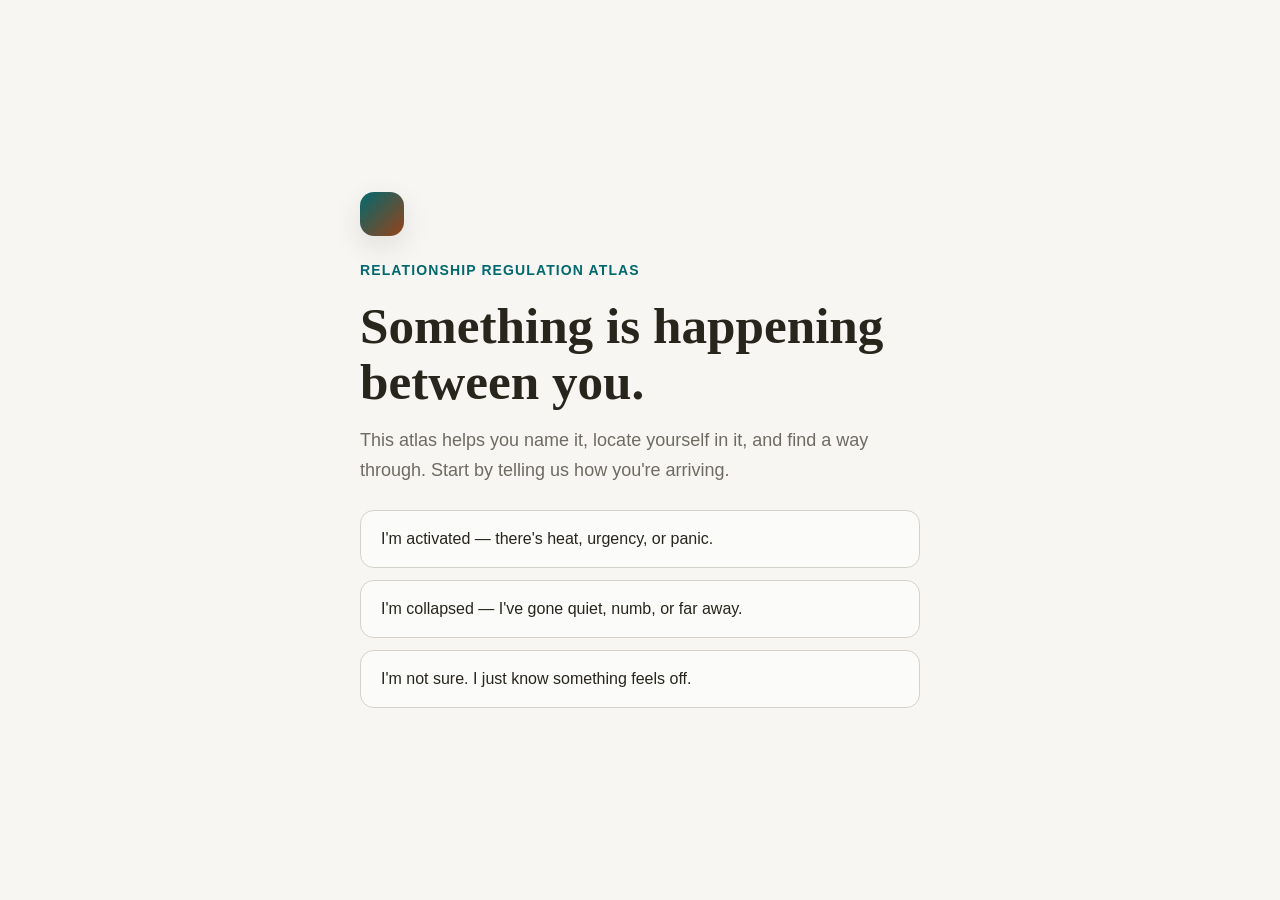
==== commit 0640b1c8: "feat: add orb entry flow — Threshold → Locate → Recognize → Explore" ====
--- a/atlas.html
+++ b/atlas.html
@@ -8,6 +8,72 @@
   <link rel="stylesheet" href="style.css">
 </head>
 <body>
+
+<!-- ═══════════════════════════════════════════════════════════════ -->
+<!-- ORB ENTRY FLOW                                                   -->
+<!-- Stages: threshold → locate → recognize → explore                -->
+<!-- The main atlas (#atlasPage) stays hidden until Explore is chosen -->
+<!-- ═══════════════════════════════════════════════════════════════ -->
+<div id="orbEntry" class="orb-entry" data-stage="threshold">
+
+  <!-- ── STAGE 1: THRESHOLD ── -->
+  <div class="orb-stage" id="stageThreshold">
+    <div class="orb-inner">
+      <div class="orb-logo" aria-hidden="true"></div>
+      <p class="orb-eyebrow">Relationship Regulation Atlas</p>
+      <h1 class="orb-headline">Something is happening<br>between you.</h1>
+      <p class="orb-sub">This atlas helps you name it, locate yourself in it, and find a way through. Start by telling us how you're arriving.</p>
+      <div class="orb-choices">
+        <button class="orb-btn" onclick="orbAdvance('locate', 'activated')">I'm activated — there's heat, urgency, or panic.</button>
+        <button class="orb-btn" onclick="orbAdvance('locate', 'collapsed')">I'm collapsed — I've gone quiet, numb, or far away.</button>
+        <button class="orb-btn" onclick="orbAdvance('locate', 'unsure')">I'm not sure. I just know something feels off.</button>
+      </div>
+    </div>
+  </div>
+
+  <!-- ── STAGE 2: LOCATE ── -->
+  <div class="orb-stage" id="stageLocate" style="display:none">
+    <div class="orb-inner">
+      <button class="orb-back" onclick="orbBack('threshold')">&larr; Back</button>
+      <p class="orb-eyebrow" id="locateEyebrow">You said you're arriving activated</p>
+      <h2 class="orb-headline">Are you moving toward the other person, or away?</h2>
+      <p class="orb-sub">Neither is wrong. Both are strategies. Pick whichever feels closer.</p>
+      <div class="orb-choices">
+        <button class="orb-btn" onclick="orbAdvance('recognize', 'toward')">Toward — I'm reaching, asking, pushing, or trying to fix it.</button>
+        <button class="orb-btn" onclick="orbAdvance('recognize', 'away')">Away — I'm pulling back, shutting down, or going silent.</button>
+      </div>
+    </div>
+  </div>
+
+  <!-- ── STAGE 3: RECOGNIZE ── -->
+  <div class="orb-stage" id="stageRecognize" style="display:none">
+    <div class="orb-inner">
+      <button class="orb-back" onclick="orbBack('locate')">&larr; Back</button>
+      <p class="orb-eyebrow">Recognition cards</p>
+      <h2 class="orb-headline">Does one of these feel like you right now?</h2>
+      <p class="orb-sub">These are the patterns most common to where you said you are. Pick the one that lands — even if it's uncomfortable. This becomes your anchor in the map.</p>
+      <div class="orb-cards" id="recognizeCards"></div>
+      <button class="orb-skip" onclick="orbAdvance('explore', null)">None of these — take me to the full map</button>
+    </div>
+  </div>
+
+  <!-- ── STAGE 4: EXPLORE CTA ── -->
+  <div class="orb-stage" id="stageExplore" style="display:none">
+    <div class="orb-inner">
+      <div class="orb-logo" aria-hidden="true"></div>
+      <p class="orb-eyebrow" id="exploreEyebrow">You're here</p>
+      <h2 class="orb-headline" id="exploreHeadline">You've found your place on the map.</h2>
+      <p class="orb-sub" id="exploreSub">The atlas will open with your pattern highlighted. From here, you can explore the full system — cycles, pairings, and the way through.</p>
+      <button class="orb-btn primary" onclick="orbEnterAtlas()">Open the Atlas &rarr;</button>
+    </div>
+  </div>
+
+</div><!-- /#orbEntry -->
+
+<!-- ═══════════════════════════════════════════════════════════════ -->
+<!-- MAIN ATLAS PAGE (hidden until Explore is triggered)             -->
+<!-- ═══════════════════════════════════════════════════════════════ -->
+<div id="atlasPage" style="display:none">
 
 <div class="topbar">
   <div class="topbar-inner">
@@ -58,9 +124,7 @@
     </div>
   </section>
 
-  <!-- ═══════════════════════════════════════════ -->
-  <!-- MATRIX VIEW                                 -->
-  <!-- ═══════════════════════════════════════════ -->
+  <!-- MATRIX VIEW -->
   <div id="matrixView">
 
     <section class="section" id="matrix">
@@ -129,9 +193,7 @@
 
   </div><!-- /#matrixView -->
 
-  <!-- ═══════════════════════════════════════════ -->
-  <!-- TERRITORY VIEW                              -->
-  <!-- ═══════════════════════════════════════════ -->
+  <!-- TERRITORY VIEW -->
   <div id="territoryView">
 
     <section class="section">
@@ -140,11 +202,9 @@
 
       <div class="territory-layout">
 
-        <!-- SVG MAP -->
         <div class="territory-map-wrap panel">
           <svg id="territoryMap" viewBox="0 0 700 560" xmlns="http://www.w3.org/2000/svg" role="img" aria-label="Territory map of behavior patterns">
             <defs>
-              <!-- District washes -->
               <radialGradient id="gReach" cx="30%" cy="30%" r="55%">
                 <stop offset="0%" stop-color="#c45c2a" stop-opacity="0.22"/>
                 <stop offset="100%" stop-color="#c45c2a" stop-opacity="0"/>
@@ -163,45 +223,29 @@
               </radialGradient>
               <filter id="blur4"><feGaussianBlur stdDeviation="18"/></filter>
             </defs>
-
-            <!-- District color washes -->
             <ellipse cx="195" cy="175" rx="165" ry="145" fill="url(#gReach)" filter="url(#blur4)"/>
             <ellipse cx="505" cy="175" rx="165" ry="145" fill="url(#gArmor)" filter="url(#blur4)"/>
             <ellipse cx="195" cy="390" rx="165" ry="145" fill="url(#gIntegrate)" filter="url(#blur4)"/>
             <ellipse cx="505" cy="390" rx="165" ry="145" fill="url(#gVanish)" filter="url(#blur4)"/>
-
-            <!-- Compass axes (dotted) -->
             <line x1="350" y1="24" x2="350" y2="536" stroke="currentColor" stroke-opacity="0.12" stroke-width="1" stroke-dasharray="4 6"/>
             <line x1="24" y1="280" x2="676" y2="280" stroke="currentColor" stroke-opacity="0.12" stroke-width="1" stroke-dasharray="4 6"/>
-
-            <!-- Axis labels -->
             <text x="350" y="16" text-anchor="middle" font-size="10" font-family="Satoshi,sans-serif" fill="currentColor" opacity="0.45" font-weight="600" letter-spacing=".08em">ACTIVATED</text>
             <text x="350" y="556" text-anchor="middle" font-size="10" font-family="Satoshi,sans-serif" fill="currentColor" opacity="0.45" font-weight="600" letter-spacing=".08em">COLLAPSED</text>
             <text x="12" y="284" text-anchor="start" font-size="10" font-family="Satoshi,sans-serif" fill="currentColor" opacity="0.45" font-weight="600" letter-spacing=".08em">TOWARD</text>
             <text x="688" y="284" text-anchor="end" font-size="10" font-family="Satoshi,sans-serif" fill="currentColor" opacity="0.45" font-weight="600" letter-spacing=".08em">AWAY</text>
-
-            <!-- District labels -->
             <text x="80" y="52" font-size="11" font-family="Zodiak,serif" fill="#c45c2a" opacity="0.7" font-weight="700">The Reachers</text>
             <text x="80" y="67" font-size="9" font-family="Satoshi,sans-serif" fill="currentColor" opacity="0.4">activated &middot; toward</text>
-
             <text x="420" y="52" font-size="11" font-family="Zodiak,serif" fill="#3a6b8a" opacity="0.7" font-weight="700">The Armored</text>
             <text x="420" y="67" font-size="9" font-family="Satoshi,sans-serif" fill="currentColor" opacity="0.4">activated &middot; away</text>
-
             <text x="68" y="468" font-size="11" font-family="Zodiak,serif" fill="#3a7a48" opacity="0.7" font-weight="700">The Integrators</text>
             <text x="68" y="483" font-size="9" font-family="Satoshi,sans-serif" fill="currentColor" opacity="0.4">collapsed &middot; toward</text>
-
             <text x="430" y="468" font-size="11" font-family="Zodiak,serif" fill="#6a5c8a" opacity="0.7" font-weight="700">The Vanished</text>
             <text x="430" y="483" font-size="9" font-family="Satoshi,sans-serif" fill="currentColor" opacity="0.4">collapsed &middot; away</text>
-
-            <!-- Behavior dots rendered by JS -->
             <g id="behaviorNodes"></g>
-
-            <!-- Center resting dot -->
             <circle cx="350" cy="280" r="5" fill="currentColor" opacity="0.12"/>
           </svg>
         </div>
 
-        <!-- DETAIL PANEL -->
         <div class="territory-detail panel pad" id="territoryDetail">
           <div id="tdEmpty" class="td-empty">
             <div class="td-hint">&#8678; Click any dot to see the full picture for that pattern.</div>
@@ -209,35 +253,17 @@
           <div id="tdContent" style="display:none">
             <div class="small muted" id="tdCluster"></div>
             <h3 style="font-family:var(--font-display);margin:.4rem 0 .8rem" id="tdName"></h3>
-            <div class="td-block">
-              <div class="td-label">Short-term logic</div>
-              <div id="tdLogic"></div>
-            </div>
-            <div class="td-block">
-              <div class="td-label">Long-term cost</div>
-              <div id="tdCost"></div>
-            </div>
-            <div class="td-block">
-              <div class="td-label">What it protects me from seeing</div>
-              <div id="tdProtects"></div>
-            </div>
-            <div class="td-block">
-              <div class="td-label">What I fear if I stop</div>
-              <div id="tdFear"></div>
-            </div>
-            <div class="td-block">
-              <div class="td-label">Healthier version of this move</div>
-              <div id="tdHealthier"></div>
-            </div>
-            <div class="td-block">
-              <div class="td-label">Typical pairing cycle</div>
-              <div id="tdPairNote"></div>
-            </div>
+            <div class="td-block"><div class="td-label">Short-term logic</div><div id="tdLogic"></div></div>
+            <div class="td-block"><div class="td-label">Long-term cost</div><div id="tdCost"></div></div>
+            <div class="td-block"><div class="td-label">What it protects me from seeing</div><div id="tdProtects"></div></div>
+            <div class="td-block"><div class="td-label">What I fear if I stop</div><div id="tdFear"></div></div>
+            <div class="td-block"><div class="td-label">Healthier version of this move</div><div id="tdHealthier"></div></div>
+            <div class="td-block"><div class="td-label">Typical pairing cycle</div><div id="tdPairNote"></div></div>
             <div class="moves" id="tdMoves" style="margin-top:var(--space-3)"></div>
           </div>
         </div>
 
-      </div><!-- /.territory-layout -->
+      </div>
     </section>
 
   </div><!-- /#territoryView -->
@@ -247,6 +273,8 @@
 <footer style="border-top:1px solid var(--color-border);margin-top:var(--space-12);padding:var(--space-8) var(--space-4);text-align:center">
   <p class="small muted">Relationship Regulation Atlas &mdash; a work in progress. Built with care.</p>
 </footer>
+
+</div><!-- /#atlasPage -->
 
 <script src="data.js"></script>
 <script src="app.js"></script>
--- a/style.css
+++ b/style.css
@@ -1,7 +1,6 @@
 /* ============================================================
    RELATIONSHIP REGULATION ATLAS — style.css
    Design tokens, base styles, and all component styles.
-   Edit this file to change colors, spacing, typography, layout.
    ============================================================ */
 
 /* --- DESIGN TOKENS --- */
@@ -69,6 +68,182 @@
 /* --- LAYOUT --- */
 .wrap { max-width:1200px; margin:0 auto; padding:var(--space-4) }
 
+/* ═══════════════════════════════════════════════════
+   ORB ENTRY FLOW
+═══════════════════════════════════════════════════ */
+.orb-entry {
+  min-height:100vh;
+  display:flex;
+  align-items:center;
+  justify-content:center;
+  background:var(--color-bg);
+  padding:var(--space-8) var(--space-4);
+}
+
+.orb-stage {
+  display:flex;
+  align-items:center;
+  justify-content:center;
+  width:100%;
+  animation:orbFadeIn .4s ease both;
+}
+
+@keyframes orbFadeIn {
+  from { opacity:0; transform:translateY(12px); }
+  to   { opacity:1; transform:translateY(0); }
+}
+
+.orb-inner {
+  max-width:560px;
+  width:100%;
+  display:flex;
+  flex-direction:column;
+  gap:var(--space-4);
+}
+
+.orb-logo {
+  width:44px; height:44px; border-radius:14px;
+  background:linear-gradient(135deg, var(--color-primary), var(--color-accent));
+  box-shadow:var(--shadow-md);
+  margin-bottom:var(--space-2);
+}
+
+.orb-eyebrow {
+  font-size:var(--text-xs);
+  font-weight:700;
+  letter-spacing:.08em;
+  text-transform:uppercase;
+  color:var(--color-primary);
+  margin:0;
+}
+
+.orb-headline {
+  font-family:var(--font-display);
+  font-size:var(--text-2xl);
+  line-height:1.1;
+  margin:0;
+  color:var(--color-text);
+}
+
+.orb-sub {
+  color:var(--color-text-muted);
+  line-height:1.65;
+  margin:0;
+  max-width:52ch;
+}
+
+.orb-choices {
+  display:flex;
+  flex-direction:column;
+  gap:var(--space-3);
+  margin-top:var(--space-2);
+}
+
+.orb-btn {
+  display:block;
+  width:100%;
+  text-align:left;
+  padding:var(--space-4) var(--space-5);
+  border:1px solid var(--color-border);
+  border-radius:var(--radius-md);
+  background:var(--color-surface);
+  color:var(--color-text);
+  font-family:var(--font-body);
+  font-size:var(--text-sm);
+  cursor:pointer;
+  line-height:1.5;
+  transition:background .15s, border-color .15s, box-shadow .15s;
+}
+.orb-btn:hover {
+  background:var(--color-surface-2);
+  border-color:var(--color-primary);
+  box-shadow:var(--shadow-sm);
+}
+.orb-btn.primary {
+  background:var(--color-primary);
+  color:#fff;
+  border-color:var(--color-primary);
+  font-weight:600;
+  margin-top:var(--space-2);
+}
+.orb-btn.primary:hover { filter:brightness(1.08) }
+
+.orb-back {
+  background:none;
+  border:none;
+  color:var(--color-text-muted);
+  font-family:var(--font-body);
+  font-size:var(--text-sm);
+  cursor:pointer;
+  padding:0;
+  align-self:flex-start;
+}
+.orb-back:hover { color:var(--color-text) }
+
+.orb-skip {
+  background:none;
+  border:none;
+  color:var(--color-text-muted);
+  font-family:var(--font-body);
+  font-size:var(--text-sm);
+  cursor:pointer;
+  text-decoration:underline;
+  padding:0;
+  margin-top:var(--space-2);
+  align-self:flex-start;
+}
+.orb-skip:hover { color:var(--color-text) }
+
+/* Recognition cards grid */
+.orb-cards {
+  display:grid;
+  grid-template-columns:1fr 1fr;
+  gap:var(--space-3);
+}
+
+.orb-recognition-card {
+  display:flex;
+  flex-direction:column;
+  gap:.3rem;
+  text-align:left;
+  padding:var(--space-4);
+  border:1px solid var(--color-border);
+  border-radius:var(--radius-md);
+  background:var(--color-surface);
+  cursor:pointer;
+  font-family:var(--font-body);
+  transition:border-color .15s, background .15s, box-shadow .15s;
+}
+.orb-recognition-card:hover {
+  border-color:var(--color-primary);
+  background:var(--color-surface-2);
+  box-shadow:var(--shadow-sm);
+}
+.rec-name {
+  font-size:var(--text-sm);
+  font-weight:700;
+  color:var(--color-text);
+}
+.rec-cluster {
+  font-size:var(--text-xs);
+  color:var(--color-primary);
+  font-weight:600;
+  text-transform:uppercase;
+  letter-spacing:.04em;
+}
+.rec-logic {
+  font-size:var(--text-xs);
+  color:var(--color-text-muted);
+  line-height:1.5;
+  margin-top:.15rem;
+}
+
+/* Anchor highlight on matrix row */
+.anchor-highlight td {
+  background:color-mix(in oklab, var(--color-primary-2) 45%, var(--color-surface)) !important;
+  border-left:3px solid var(--color-primary);
+}
+
 /* --- TOPBAR --- */
 .topbar {
   position:sticky; top:0; z-index:10;
@@ -92,14 +267,12 @@
 .brand p  { margin:0; color:var(--color-text-muted); font-size:var(--text-sm) }
 .toolbar  { display:flex; gap:.6rem; flex-wrap:wrap; align-items:center }
 
-/* --- VIEW TOGGLE — active state --- */
+/* --- VIEW TOGGLE --- */
 [data-view="spatial"] #viewToggle {
   background:var(--color-text);
   color:var(--color-bg);
   border-color:var(--color-text);
 }
-
-/* --- VIEW SHOW / HIDE --- */
 #territoryView { display:none }
 #matrixView    { display:block }
 [data-view="spatial"] #territoryView { display:block }
@@ -280,7 +453,7 @@
 }
 .lineage-callout-text { flex:1 }
 
-/* --- REFERENCES SECTION (legacy, kept for compatibility) --- */
+/* --- REFERENCES SECTION --- */
 .ref-section { padding:var(--space-10) 0 var(--space-6) }
 .ref-intro {
   max-width:68ch; line-height:1.75;
@@ -318,4 +491,5 @@
   .lineage-callout { flex-direction:column; align-items:flex-start; gap:var(--space-5) }
   .territory-layout { grid-template-columns:1fr }
   .territory-detail { position:static }
-}
+  .orb-cards { grid-template-columns:1fr }
+}
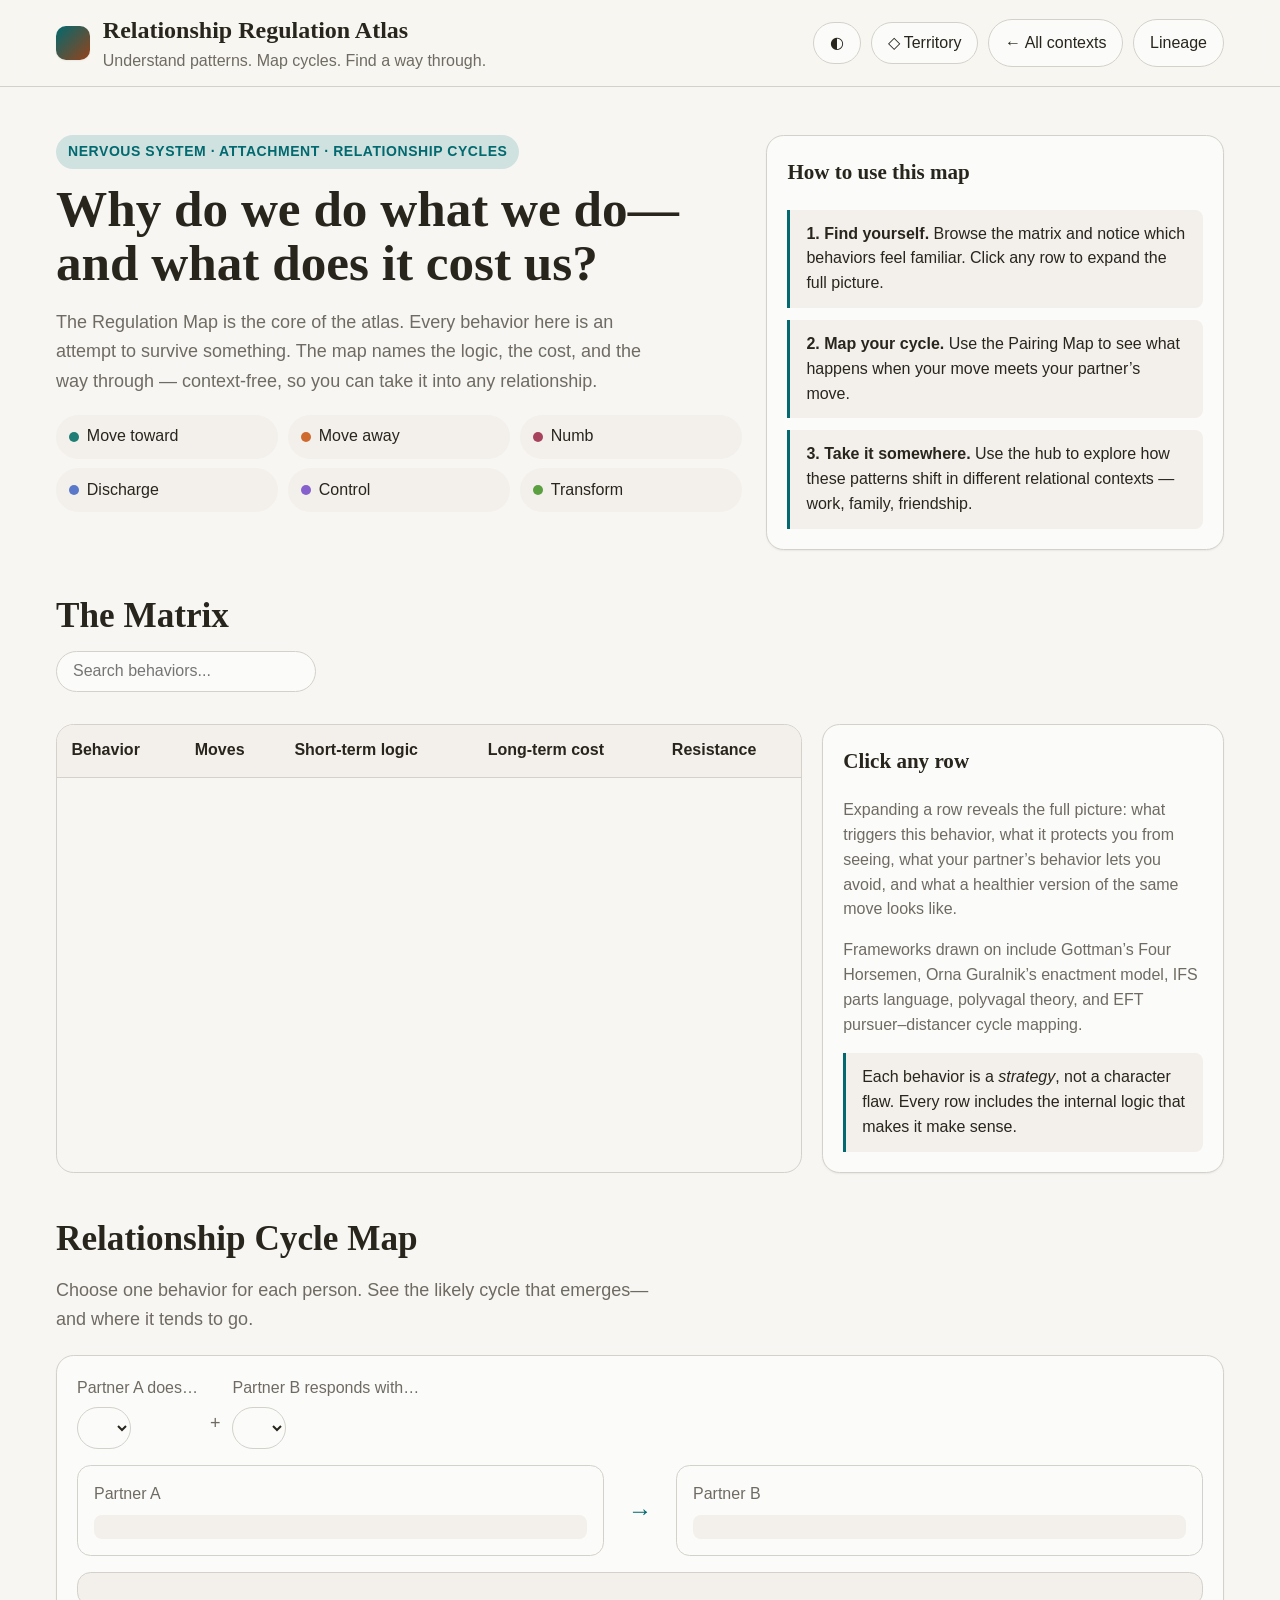
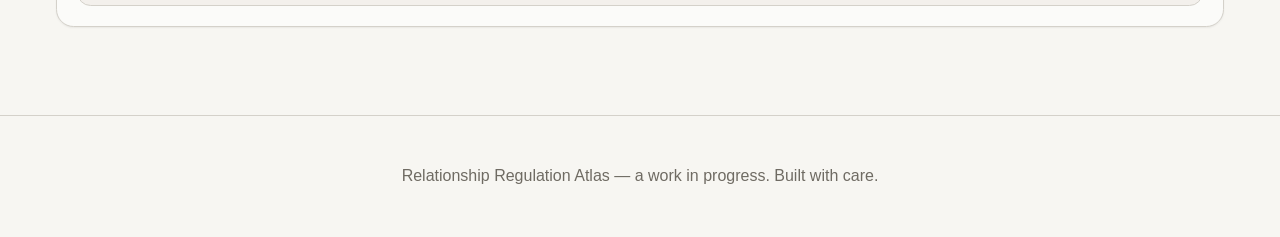
==== commit a12e8c8a: "fix: move orb entry flow to index.html overlay; pass anchor via URL param to atlas.html" ====
--- a/atlas.html
+++ b/atlas.html
@@ -8,72 +8,6 @@
   <link rel="stylesheet" href="style.css">
 </head>
 <body>
-
-<!-- ═══════════════════════════════════════════════════════════════ -->
-<!-- ORB ENTRY FLOW                                                   -->
-<!-- Stages: threshold → locate → recognize → explore                -->
-<!-- The main atlas (#atlasPage) stays hidden until Explore is chosen -->
-<!-- ═══════════════════════════════════════════════════════════════ -->
-<div id="orbEntry" class="orb-entry" data-stage="threshold">
-
-  <!-- ── STAGE 1: THRESHOLD ── -->
-  <div class="orb-stage" id="stageThreshold">
-    <div class="orb-inner">
-      <div class="orb-logo" aria-hidden="true"></div>
-      <p class="orb-eyebrow">Relationship Regulation Atlas</p>
-      <h1 class="orb-headline">Something is happening<br>between you.</h1>
-      <p class="orb-sub">This atlas helps you name it, locate yourself in it, and find a way through. Start by telling us how you're arriving.</p>
-      <div class="orb-choices">
-        <button class="orb-btn" onclick="orbAdvance('locate', 'activated')">I'm activated — there's heat, urgency, or panic.</button>
-        <button class="orb-btn" onclick="orbAdvance('locate', 'collapsed')">I'm collapsed — I've gone quiet, numb, or far away.</button>
-        <button class="orb-btn" onclick="orbAdvance('locate', 'unsure')">I'm not sure. I just know something feels off.</button>
-      </div>
-    </div>
-  </div>
-
-  <!-- ── STAGE 2: LOCATE ── -->
-  <div class="orb-stage" id="stageLocate" style="display:none">
-    <div class="orb-inner">
-      <button class="orb-back" onclick="orbBack('threshold')">&larr; Back</button>
-      <p class="orb-eyebrow" id="locateEyebrow">You said you're arriving activated</p>
-      <h2 class="orb-headline">Are you moving toward the other person, or away?</h2>
-      <p class="orb-sub">Neither is wrong. Both are strategies. Pick whichever feels closer.</p>
-      <div class="orb-choices">
-        <button class="orb-btn" onclick="orbAdvance('recognize', 'toward')">Toward — I'm reaching, asking, pushing, or trying to fix it.</button>
-        <button class="orb-btn" onclick="orbAdvance('recognize', 'away')">Away — I'm pulling back, shutting down, or going silent.</button>
-      </div>
-    </div>
-  </div>
-
-  <!-- ── STAGE 3: RECOGNIZE ── -->
-  <div class="orb-stage" id="stageRecognize" style="display:none">
-    <div class="orb-inner">
-      <button class="orb-back" onclick="orbBack('locate')">&larr; Back</button>
-      <p class="orb-eyebrow">Recognition cards</p>
-      <h2 class="orb-headline">Does one of these feel like you right now?</h2>
-      <p class="orb-sub">These are the patterns most common to where you said you are. Pick the one that lands — even if it's uncomfortable. This becomes your anchor in the map.</p>
-      <div class="orb-cards" id="recognizeCards"></div>
-      <button class="orb-skip" onclick="orbAdvance('explore', null)">None of these — take me to the full map</button>
-    </div>
-  </div>
-
-  <!-- ── STAGE 4: EXPLORE CTA ── -->
-  <div class="orb-stage" id="stageExplore" style="display:none">
-    <div class="orb-inner">
-      <div class="orb-logo" aria-hidden="true"></div>
-      <p class="orb-eyebrow" id="exploreEyebrow">You're here</p>
-      <h2 class="orb-headline" id="exploreHeadline">You've found your place on the map.</h2>
-      <p class="orb-sub" id="exploreSub">The atlas will open with your pattern highlighted. From here, you can explore the full system — cycles, pairings, and the way through.</p>
-      <button class="orb-btn primary" onclick="orbEnterAtlas()">Open the Atlas &rarr;</button>
-    </div>
-  </div>
-
-</div><!-- /#orbEntry -->
-
-<!-- ═══════════════════════════════════════════════════════════════ -->
-<!-- MAIN ATLAS PAGE (hidden until Explore is triggered)             -->
-<!-- ═══════════════════════════════════════════════════════════════ -->
-<div id="atlasPage" style="display:none">
 
 <div class="topbar">
   <div class="topbar-inner">
@@ -97,7 +31,6 @@
 
 <main class="wrap">
 
-  <!-- HERO -->
   <section class="hero">
     <div class="hero-grid">
       <div>
@@ -124,9 +57,7 @@
     </div>
   </section>
 
-  <!-- MATRIX VIEW -->
   <div id="matrixView">
-
     <section class="section" id="matrix">
       <h2 class="section-title">The Matrix</h2>
       <div class="search-wrap">
@@ -138,11 +69,7 @@
           <table>
             <thead>
               <tr>
-                <th>Behavior</th>
-                <th>Moves</th>
-                <th>Short-term logic</th>
-                <th>Long-term cost</th>
-                <th>Resistance</th>
+                <th>Behavior</th><th>Moves</th><th>Short-term logic</th><th>Long-term cost</th><th>Resistance</th>
               </tr>
             </thead>
             <tbody id="matrixBody"></tbody>
@@ -190,37 +117,20 @@
         <div class="cycle-out" id="cycleOut"></div>
       </div>
     </section>
+  </div>
 
-  </div><!-- /#matrixView -->
-
-  <!-- TERRITORY VIEW -->
   <div id="territoryView">
-
     <section class="section">
       <h2 class="section-title">The Territory</h2>
       <p class="sub" style="margin-bottom:var(--space-5)">Each dot is a behavior pattern. Click one to see the full picture. Districts are defined by nervous-system state &mdash; where your energy is, and which direction it moves.</p>
-
       <div class="territory-layout">
-
         <div class="territory-map-wrap panel">
           <svg id="territoryMap" viewBox="0 0 700 560" xmlns="http://www.w3.org/2000/svg" role="img" aria-label="Territory map of behavior patterns">
             <defs>
-              <radialGradient id="gReach" cx="30%" cy="30%" r="55%">
-                <stop offset="0%" stop-color="#c45c2a" stop-opacity="0.22"/>
-                <stop offset="100%" stop-color="#c45c2a" stop-opacity="0"/>
-              </radialGradient>
-              <radialGradient id="gArmor" cx="70%" cy="30%" r="55%">
-                <stop offset="0%" stop-color="#3a6b8a" stop-opacity="0.20"/>
-                <stop offset="100%" stop-color="#3a6b8a" stop-opacity="0"/>
-              </radialGradient>
-              <radialGradient id="gIntegrate" cx="30%" cy="70%" r="55%">
-                <stop offset="0%" stop-color="#3a7a48" stop-opacity="0.20"/>
-                <stop offset="100%" stop-color="#3a7a48" stop-opacity="0"/>
-              </radialGradient>
-              <radialGradient id="gVanish" cx="70%" cy="70%" r="55%">
-                <stop offset="0%" stop-color="#6a5c8a" stop-opacity="0.18"/>
-                <stop offset="100%" stop-color="#6a5c8a" stop-opacity="0"/>
-              </radialGradient>
+              <radialGradient id="gReach" cx="30%" cy="30%" r="55%"><stop offset="0%" stop-color="#c45c2a" stop-opacity="0.22"/><stop offset="100%" stop-color="#c45c2a" stop-opacity="0"/></radialGradient>
+              <radialGradient id="gArmor" cx="70%" cy="30%" r="55%"><stop offset="0%" stop-color="#3a6b8a" stop-opacity="0.20"/><stop offset="100%" stop-color="#3a6b8a" stop-opacity="0"/></radialGradient>
+              <radialGradient id="gIntegrate" cx="30%" cy="70%" r="55%"><stop offset="0%" stop-color="#3a7a48" stop-opacity="0.20"/><stop offset="100%" stop-color="#3a7a48" stop-opacity="0"/></radialGradient>
+              <radialGradient id="gVanish" cx="70%" cy="70%" r="55%"><stop offset="0%" stop-color="#6a5c8a" stop-opacity="0.18"/><stop offset="100%" stop-color="#6a5c8a" stop-opacity="0"/></radialGradient>
               <filter id="blur4"><feGaussianBlur stdDeviation="18"/></filter>
             </defs>
             <ellipse cx="195" cy="175" rx="165" ry="145" fill="url(#gReach)" filter="url(#blur4)"/>
@@ -245,11 +155,8 @@
             <circle cx="350" cy="280" r="5" fill="currentColor" opacity="0.12"/>
           </svg>
         </div>
-
         <div class="territory-detail panel pad" id="territoryDetail">
-          <div id="tdEmpty" class="td-empty">
-            <div class="td-hint">&#8678; Click any dot to see the full picture for that pattern.</div>
-          </div>
+          <div id="tdEmpty" class="td-empty"><div class="td-hint">&#8678; Click any dot to see the full picture for that pattern.</div></div>
           <div id="tdContent" style="display:none">
             <div class="small muted" id="tdCluster"></div>
             <h3 style="font-family:var(--font-display);margin:.4rem 0 .8rem" id="tdName"></h3>
@@ -262,11 +169,9 @@
             <div class="moves" id="tdMoves" style="margin-top:var(--space-3)"></div>
           </div>
         </div>
-
       </div>
     </section>
-
-  </div><!-- /#territoryView -->
+  </div>
 
 </main>
 
@@ -274,8 +179,6 @@
   <p class="small muted">Relationship Regulation Atlas &mdash; a work in progress. Built with care.</p>
 </footer>
 
-</div><!-- /#atlasPage -->
-
 <script src="data.js"></script>
 <script src="app.js"></script>
 </body>
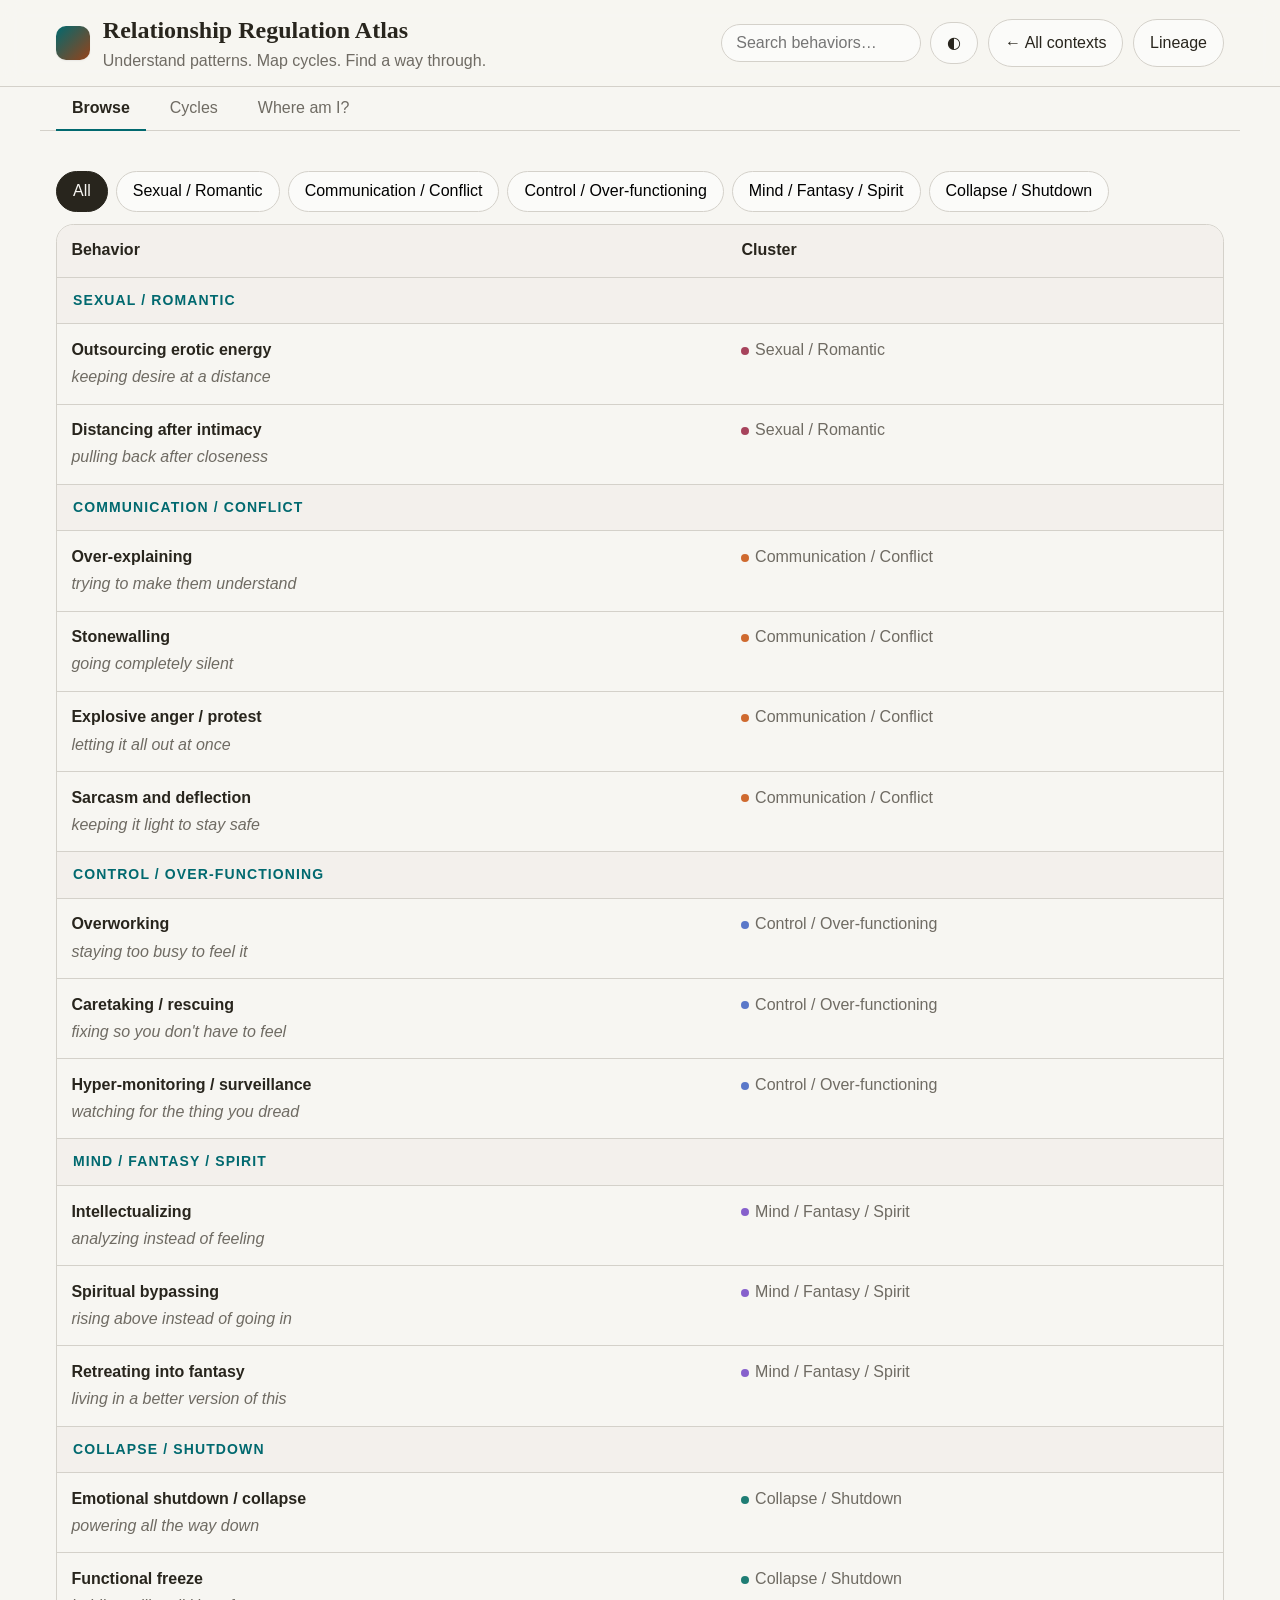
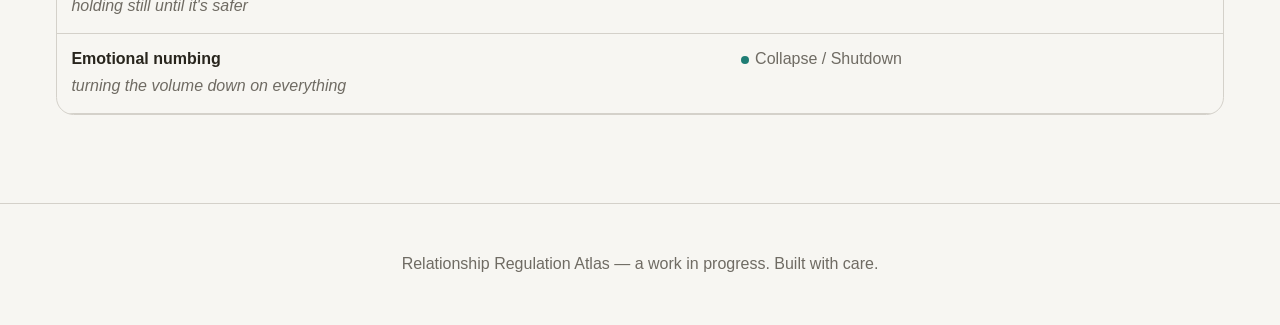
==== commit 38552a0e: "v2: remove territory view, flatten hub hierarchy, Browse+Cycles+Where am I tabs, two-column default," ====
--- a/atlas.html
+++ b/atlas.html
@@ -1,11 +1,200 @@
 <!DOCTYPE html>
-<html lang="en" data-theme="light" data-view="matrix">
+<html lang="en" data-theme="light">
 <head>
   <meta charset="UTF-8" />
   <meta name="viewport" content="width=device-width, initial-scale=1.0" />
   <title>The Regulation Map — Relationship Regulation Atlas</title>
   <link href="https://api.fontshare.com/v2/css?f[]=satoshi@400,500,700&f[]=zodiak@400,700&display=swap" rel="stylesheet">
   <link rel="stylesheet" href="style.css">
+  <style>
+    /* ── TAB SYSTEM ───────────────────────────────────────── */
+    .atlas-tabs {
+      display: flex;
+      gap: .5rem;
+      border-bottom: 1px solid var(--color-border);
+      padding: 0 var(--space-4);
+      max-width: 1200px;
+      margin: 0 auto;
+      position: sticky;
+      top: 56px;
+      background: var(--color-bg);
+      z-index: 9;
+    }
+    .atlas-tab {
+      padding: var(--space-3) var(--space-4);
+      border: none;
+      border-bottom: 2px solid transparent;
+      background: none;
+      font-family: var(--font-body);
+      font-size: var(--text-sm);
+      color: var(--color-text-muted);
+      cursor: pointer;
+      margin-bottom: -1px;
+      transition: color .15s, border-color .15s;
+    }
+    .atlas-tab:hover { color: var(--color-text); }
+    .atlas-tab.active {
+      color: var(--color-text);
+      border-bottom-color: var(--color-primary);
+      font-weight: 600;
+    }
+    .atlas-panel { display: none; }
+    .atlas-panel.active { display: block; }
+
+    /* ── BROWSE: TWO-COL DEFAULT ──────────────────────────── */
+    .browse-table th:nth-child(n+3),
+    .browse-table td:nth-child(n+3) { display: none; }
+    .cluster-header td {
+      padding: var(--space-3) var(--space-4);
+      font-size: var(--text-xs);
+      font-weight: 700;
+      letter-spacing: .08em;
+      text-transform: uppercase;
+      color: var(--color-primary);
+      background: var(--color-surface-2);
+      border-bottom: 1px solid var(--color-border);
+    }
+
+    /* ── SMOOTH ROW EXPAND ────────────────────────────────── */
+    .detail-row td { padding: 0; border-bottom: 1px solid var(--color-border); }
+    .detail-inner {
+      display: grid;
+      grid-template-rows: 0fr;
+      transition: grid-template-rows .25s ease;
+    }
+    .detail-inner.open { grid-template-rows: 1fr; }
+    .detail-inner-content {
+      overflow: hidden;
+      padding: 0 var(--space-4);
+    }
+    .detail-inner.open .detail-inner-content {
+      padding: var(--space-4);
+    }
+
+    /* ── CLUSTER COLOR TAGS ───────────────────────────────── */
+    .cluster-tag {
+      display: inline-block;
+      width: 8px; height: 8px;
+      border-radius: 50%;
+      margin-right: .35rem;
+      vertical-align: middle;
+    }
+    .ctag-sexual    { background: #a7435c; }
+    .ctag-comms     { background: #cf6a2f; }
+    .ctag-control   { background: #5a78c9; }
+    .ctag-mind      { background: #8660cc; }
+    .ctag-collapse  { background: #1e7d74; }
+
+    /* ── WHERE AM I GUIDE ─────────────────────────────────── */
+    .guide-wrap {
+      max-width: 520px;
+      margin: var(--space-10) auto;
+      display: flex;
+      flex-direction: column;
+      gap: var(--space-5);
+    }
+    .guide-opener {
+      font-size: var(--text-sm);
+      color: var(--color-text-muted);
+      line-height: 1.7;
+      padding: var(--space-4);
+      background: var(--color-surface-2);
+      border-radius: var(--radius-md);
+      border: 1px solid var(--color-border);
+    }
+    .guide-step { display: none; flex-direction: column; gap: var(--space-4); animation: orbFadeIn .3s ease both; }
+    .guide-step.active { display: flex; }
+    .guide-q {
+      font-family: var(--font-display);
+      font-size: var(--text-xl);
+      line-height: 1.15;
+      margin: 0;
+    }
+    .guide-choices { display: flex; flex-direction: column; gap: var(--space-3); }
+    .guide-choice {
+      display: block; width: 100%; text-align: left;
+      padding: var(--space-4) var(--space-5);
+      border: 1px solid var(--color-border);
+      border-radius: var(--radius-md);
+      background: var(--color-surface);
+      color: var(--color-text);
+      font-family: var(--font-body); font-size: var(--text-sm);
+      cursor: pointer; line-height: 1.5;
+      transition: background .15s, border-color .15s, box-shadow .15s;
+    }
+    .guide-choice:hover, .guide-choice:focus-visible {
+      background: var(--color-surface-2);
+      border-color: var(--color-primary);
+      box-shadow: var(--shadow-sm);
+      outline: none;
+    }
+    .guide-back {
+      background: none; border: none;
+      color: var(--color-text-muted);
+      font-family: var(--font-body); font-size: var(--text-sm);
+      cursor: pointer; padding: 0; align-self: flex-start;
+    }
+    .guide-back:hover { color: var(--color-text); }
+    .guide-progress {
+      font-size: var(--text-xs);
+      color: var(--color-text-muted);
+      letter-spacing: .04em;
+    }
+    .guide-rec-cards {
+      display: grid;
+      grid-template-columns: 1fr 1fr;
+      gap: var(--space-3);
+    }
+    .guide-rec-card {
+      display: flex; flex-direction: column; gap: .25rem;
+      padding: var(--space-4);
+      border: 1px solid var(--color-border);
+      border-radius: var(--radius-md);
+      background: var(--color-surface);
+      cursor: pointer; font-family: var(--font-body);
+      text-align: left;
+      transition: border-color .15s, background .15s;
+    }
+    .guide-rec-card:hover, .guide-rec-card:focus-visible {
+      border-color: var(--color-primary);
+      background: var(--color-surface-2);
+      outline: none;
+    }
+    .grec-name  { font-size: var(--text-sm); font-weight: 700; color: var(--color-text); }
+    .grec-warm  { font-size: var(--text-xs); color: var(--color-primary); font-style: italic; }
+    .grec-logic {
+      font-size: var(--text-xs); color: var(--color-text-muted); line-height: 1.5;
+      display: -webkit-box; -webkit-line-clamp: 2; -webkit-box-orient: vertical; overflow: hidden;
+    }
+    .guide-skip {
+      background: none; border: none;
+      color: var(--color-text-muted); font-family: var(--font-body);
+      font-size: var(--text-sm); cursor: pointer;
+      text-decoration: underline; padding: 0; align-self: flex-start;
+    }
+    .guide-skip:hover { color: var(--color-text); }
+    .guide-result {
+      padding: var(--space-5);
+      background: var(--color-surface);
+      border: 1px solid var(--color-border);
+      border-radius: var(--radius-md);
+    }
+    .guide-result-label {
+      font-size: var(--text-xs); font-weight: 700;
+      letter-spacing: .08em; text-transform: uppercase;
+      color: var(--color-primary); margin-bottom: var(--space-2);
+    }
+    .guide-result-name {
+      font-family: var(--font-display);
+      font-size: var(--text-xl); margin: 0 0 var(--space-3);
+    }
+    @media (max-width: 600px) {
+      .guide-rec-cards { grid-template-columns: 1fr; }
+    }
+
+    /* ── CYCLE MAP ────────────────────────────────────────── */
+    .cycles-wrap { max-width: 820px; padding: var(--space-6) 0; }
+  </style>
 </head>
 <body>
 
@@ -21,94 +210,77 @@
       </a>
     </div>
     <div class="toolbar">
+      <input type="search" id="topbarSearch" placeholder="Search behaviors…" aria-label="Search behaviors"
+        style="max-width:200px;border-radius:999px;padding:.55rem .9rem;font-size:var(--text-sm);font-family:var(--font-body)"
+        oninput="handleTopbarSearch()" />
       <button class="btn" data-theme-toggle aria-label="Toggle theme">&#9680;</button>
-      <button class="btn" id="viewToggle" aria-label="Switch to territory view">&#9671; Territory</button>
       <a class="btn" href="index.html">&larr; All contexts</a>
       <a class="btn" href="references.html">Lineage</a>
     </div>
   </div>
 </div>
 
+<!-- ATLAS TABS -->
+<nav class="atlas-tabs" role="tablist">
+  <button class="atlas-tab active" role="tab" aria-selected="true"  data-tab="browse">Browse</button>
+  <button class="atlas-tab"        role="tab" aria-selected="false" data-tab="cycles">Cycles</button>
+  <button class="atlas-tab"        role="tab" aria-selected="false" data-tab="guide">Where am I?</button>
+</nav>
+
 <main class="wrap">
 
-  <section class="hero">
-    <div class="hero-grid">
-      <div>
-        <span class="eyebrow">Nervous system &middot; Attachment &middot; Relationship cycles</span>
-        <h2>Why do we do what we do&mdash;and what does it cost us?</h2>
-        <p class="sub">The Regulation Map is the core of the atlas. Every behavior here is an attempt to survive something. The map names the logic, the cost, and the way through &mdash; context-free, so you can take it into any relationship.</p>
-        <div class="legend">
-          <div class="chip"><span class="dot d1"></span>Move toward</div>
-          <div class="chip"><span class="dot d2"></span>Move away</div>
-          <div class="chip"><span class="dot d3"></span>Numb</div>
-          <div class="chip"><span class="dot d4"></span>Discharge</div>
-          <div class="chip"><span class="dot d5"></span>Control</div>
-          <div class="chip"><span class="dot d6"></span>Transform</div>
-        </div>
-      </div>
-      <div class="panel pad" id="heroPanel">
-        <h3 style="margin-top:0;font-family:var(--font-display)" id="heroPanelTitle">How to use this map</h3>
-        <div id="heroPanelBody">
-          <div class="stage"><strong>1. Find yourself.</strong> Browse the matrix and notice which behaviors feel familiar. Click any row to expand the full picture.</div>
-          <div class="stage"><strong>2. Map your cycle.</strong> Use the Pairing Map to see what happens when your move meets your partner&rsquo;s move.</div>
-          <div class="stage"><strong>3. Take it somewhere.</strong> Use the hub to explore how these patterns shift in different relational contexts &mdash; work, family, friendship.</div>
-        </div>
-      </div>
-    </div>
-  </section>
-
-  <div id="matrixView">
-    <section class="section" id="matrix">
-      <h2 class="section-title">The Matrix</h2>
-      <div class="search-wrap">
-        <input type="search" id="searchInput" placeholder="Search behaviors..." oninput="renderTable()" />
-      </div>
-      <div class="tabs" id="clusterTabs"></div>
-      <div class="grid-2">
-        <div class="matrix-wrap">
-          <table>
-            <thead>
-              <tr>
-                <th>Behavior</th><th>Moves</th><th>Short-term logic</th><th>Long-term cost</th><th>Resistance</th>
-              </tr>
-            </thead>
-            <tbody id="matrixBody"></tbody>
-          </table>
-        </div>
-        <div class="panel pad">
-          <h3 style="margin-top:0;font-family:var(--font-display)">Click any row</h3>
-          <p class="small">Expanding a row reveals the full picture: what triggers this behavior, what it protects you from seeing, what your partner&rsquo;s behavior lets you avoid, and what a healthier version of the same move looks like.</p>
-          <p class="small" style="margin-top:var(--space-3)">Frameworks drawn on include Gottman&rsquo;s Four Horsemen, Orna Guralnik&rsquo;s enactment model, IFS parts language, polyvagal theory, and EFT pursuer&ndash;distancer cycle mapping.</p>
-          <div class="stage" style="margin-top:var(--space-4)">Each behavior is a <em>strategy</em>, not a character flaw. Every row includes the internal logic that makes it make sense.</div>
-        </div>
+  <!-- ══════════════════════════════════════════════════════
+       BROWSE TAB
+  ══════════════════════════════════════════════════════ -->
+  <div class="atlas-panel active" id="panel-browse">
+    <section class="section">
+      <div class="tabs" id="clusterTabs" style="margin-bottom:var(--space-3)"></div>
+      <div class="matrix-wrap">
+        <table class="browse-table">
+          <thead>
+            <tr>
+              <th>Behavior</th>
+              <th>Cluster</th>
+              <th style="display:none">Moves</th>
+              <th style="display:none">Short-term logic</th>
+              <th style="display:none">Long-term cost</th>
+            </tr>
+          </thead>
+          <tbody id="matrixBody"></tbody>
+        </table>
       </div>
     </section>
-
-    <section class="section" id="pairingMap">
+  </div>
+
+  <!-- ══════════════════════════════════════════════════════
+       CYCLES TAB
+  ══════════════════════════════════════════════════════ -->
+  <div class="atlas-panel" id="panel-cycles">
+    <section class="section cycles-wrap">
       <h2 class="section-title">Relationship Cycle Map</h2>
-      <p class="sub" style="margin-bottom:var(--space-5)">Choose one behavior for each person. See the likely cycle that emerges&mdash;and where it tends to go.</p>
+      <p class="sub" style="margin-bottom:var(--space-5)">Choose one behavior for each person. See the cycle that tends to emerge &mdash; and where it gets stuck.</p>
       <div class="panel pad">
-        <div class="toolbar" style="margin-bottom:var(--space-4);gap:var(--space-3)">
+        <div class="toolbar" style="margin-bottom:var(--space-4);gap:var(--space-3);flex-wrap:wrap">
           <div>
-            <div class="small" style="margin-bottom:.4rem">Partner A does&hellip;</div>
+            <div class="small" style="margin-bottom:.4rem">Person A</div>
             <select id="aSelect" class="select-ctrl"></select>
           </div>
-          <div style="padding-top:1.4rem;color:var(--color-text-muted)">+</div>
+          <div style="padding-top:1.4rem;color:var(--color-text-muted)">&rarr;</div>
           <div>
-            <div class="small" style="margin-bottom:.4rem">Partner B responds with&hellip;</div>
+            <div class="small" style="margin-bottom:.4rem">Person B</div>
             <select id="bSelect" class="select-ctrl"></select>
           </div>
         </div>
         <div class="cycle-grid">
           <div class="cycle-box">
-            <div class="small muted">Partner A</div>
+            <div class="small muted">Person A</div>
             <h4 id="aTitle" style="margin:.4rem 0 .3rem"></h4>
             <div id="aLogic" class="small"></div>
             <div id="aFear" class="resistance-row"></div>
           </div>
           <div class="cycle-arrow">&rarr;</div>
           <div class="cycle-box">
-            <div class="small muted">Partner B</div>
+            <div class="small muted">Person B</div>
             <h4 id="bTitle" style="margin:.4rem 0 .3rem"></h4>
             <div id="bLogic" class="small"></div>
             <div id="bFear" class="resistance-row"></div>
@@ -119,58 +291,59 @@
     </section>
   </div>
 
-  <div id="territoryView">
-    <section class="section">
-      <h2 class="section-title">The Territory</h2>
-      <p class="sub" style="margin-bottom:var(--space-5)">Each dot is a behavior pattern. Click one to see the full picture. Districts are defined by nervous-system state &mdash; where your energy is, and which direction it moves.</p>
-      <div class="territory-layout">
-        <div class="territory-map-wrap panel">
-          <svg id="territoryMap" viewBox="0 0 700 560" xmlns="http://www.w3.org/2000/svg" role="img" aria-label="Territory map of behavior patterns">
-            <defs>
-              <radialGradient id="gReach" cx="30%" cy="30%" r="55%"><stop offset="0%" stop-color="#c45c2a" stop-opacity="0.22"/><stop offset="100%" stop-color="#c45c2a" stop-opacity="0"/></radialGradient>
-              <radialGradient id="gArmor" cx="70%" cy="30%" r="55%"><stop offset="0%" stop-color="#3a6b8a" stop-opacity="0.20"/><stop offset="100%" stop-color="#3a6b8a" stop-opacity="0"/></radialGradient>
-              <radialGradient id="gIntegrate" cx="30%" cy="70%" r="55%"><stop offset="0%" stop-color="#3a7a48" stop-opacity="0.20"/><stop offset="100%" stop-color="#3a7a48" stop-opacity="0"/></radialGradient>
-              <radialGradient id="gVanish" cx="70%" cy="70%" r="55%"><stop offset="0%" stop-color="#6a5c8a" stop-opacity="0.18"/><stop offset="100%" stop-color="#6a5c8a" stop-opacity="0"/></radialGradient>
-              <filter id="blur4"><feGaussianBlur stdDeviation="18"/></filter>
-            </defs>
-            <ellipse cx="195" cy="175" rx="165" ry="145" fill="url(#gReach)" filter="url(#blur4)"/>
-            <ellipse cx="505" cy="175" rx="165" ry="145" fill="url(#gArmor)" filter="url(#blur4)"/>
-            <ellipse cx="195" cy="390" rx="165" ry="145" fill="url(#gIntegrate)" filter="url(#blur4)"/>
-            <ellipse cx="505" cy="390" rx="165" ry="145" fill="url(#gVanish)" filter="url(#blur4)"/>
-            <line x1="350" y1="24" x2="350" y2="536" stroke="currentColor" stroke-opacity="0.12" stroke-width="1" stroke-dasharray="4 6"/>
-            <line x1="24" y1="280" x2="676" y2="280" stroke="currentColor" stroke-opacity="0.12" stroke-width="1" stroke-dasharray="4 6"/>
-            <text x="350" y="16" text-anchor="middle" font-size="10" font-family="Satoshi,sans-serif" fill="currentColor" opacity="0.45" font-weight="600" letter-spacing=".08em">ACTIVATED</text>
-            <text x="350" y="556" text-anchor="middle" font-size="10" font-family="Satoshi,sans-serif" fill="currentColor" opacity="0.45" font-weight="600" letter-spacing=".08em">COLLAPSED</text>
-            <text x="12" y="284" text-anchor="start" font-size="10" font-family="Satoshi,sans-serif" fill="currentColor" opacity="0.45" font-weight="600" letter-spacing=".08em">TOWARD</text>
-            <text x="688" y="284" text-anchor="end" font-size="10" font-family="Satoshi,sans-serif" fill="currentColor" opacity="0.45" font-weight="600" letter-spacing=".08em">AWAY</text>
-            <text x="80" y="52" font-size="11" font-family="Zodiak,serif" fill="#c45c2a" opacity="0.7" font-weight="700">The Reachers</text>
-            <text x="80" y="67" font-size="9" font-family="Satoshi,sans-serif" fill="currentColor" opacity="0.4">activated &middot; toward</text>
-            <text x="420" y="52" font-size="11" font-family="Zodiak,serif" fill="#3a6b8a" opacity="0.7" font-weight="700">The Armored</text>
-            <text x="420" y="67" font-size="9" font-family="Satoshi,sans-serif" fill="currentColor" opacity="0.4">activated &middot; away</text>
-            <text x="68" y="468" font-size="11" font-family="Zodiak,serif" fill="#3a7a48" opacity="0.7" font-weight="700">The Integrators</text>
-            <text x="68" y="483" font-size="9" font-family="Satoshi,sans-serif" fill="currentColor" opacity="0.4">collapsed &middot; toward</text>
-            <text x="430" y="468" font-size="11" font-family="Zodiak,serif" fill="#6a5c8a" opacity="0.7" font-weight="700">The Vanished</text>
-            <text x="430" y="483" font-size="9" font-family="Satoshi,sans-serif" fill="currentColor" opacity="0.4">collapsed &middot; away</text>
-            <g id="behaviorNodes"></g>
-            <circle cx="350" cy="280" r="5" fill="currentColor" opacity="0.12"/>
-          </svg>
-        </div>
-        <div class="territory-detail panel pad" id="territoryDetail">
-          <div id="tdEmpty" class="td-empty"><div class="td-hint">&#8678; Click any dot to see the full picture for that pattern.</div></div>
-          <div id="tdContent" style="display:none">
-            <div class="small muted" id="tdCluster"></div>
-            <h3 style="font-family:var(--font-display);margin:.4rem 0 .8rem" id="tdName"></h3>
-            <div class="td-block"><div class="td-label">Short-term logic</div><div id="tdLogic"></div></div>
-            <div class="td-block"><div class="td-label">Long-term cost</div><div id="tdCost"></div></div>
-            <div class="td-block"><div class="td-label">What it protects me from seeing</div><div id="tdProtects"></div></div>
-            <div class="td-block"><div class="td-label">What I fear if I stop</div><div id="tdFear"></div></div>
-            <div class="td-block"><div class="td-label">Healthier version of this move</div><div id="tdHealthier"></div></div>
-            <div class="td-block"><div class="td-label">Typical pairing cycle</div><div id="tdPairNote"></div></div>
-            <div class="moves" id="tdMoves" style="margin-top:var(--space-3)"></div>
-          </div>
-        </div>
-      </div>
-    </section>
+  <!-- ══════════════════════════════════════════════════════
+       WHERE AM I TAB
+  ══════════════════════════════════════════════════════ -->
+  <div class="atlas-panel" id="panel-guide">
+    <div class="guide-wrap">
+      <div class="guide-opener">
+        This tab asks a few questions and points you to a pattern. Take it or leave it.
+      </div>
+
+      <!-- Step 1: Energy -->
+      <div class="guide-step active" id="gStep1">
+        <div class="guide-progress">1 of 3</div>
+        <h2 class="guide-q">How are you arriving right now?</h2>
+        <div class="guide-choices">
+          <button class="guide-choice" onclick="gAdvance(2,'activated')">Activated &mdash; heat, urgency, or something close to panic.</button>
+          <button class="guide-choice" onclick="gAdvance(2,'collapsed')">Collapsed &mdash; quiet, numb, or far away from it.</button>
+          <button class="guide-choice" onclick="gAdvance(2,'unsure')">Somewhere between, or not sure yet.</button>
+        </div>
+      </div>
+
+      <!-- Step 2: Direction -->
+      <div class="guide-step" id="gStep2">
+        <button class="guide-back" onclick="gBack(1)">&larr; Back</button>
+        <div class="guide-progress">2 of 3</div>
+        <h2 class="guide-q">Which direction does it pull you?</h2>
+        <div class="guide-choices">
+          <button class="guide-choice" onclick="gAdvance(3,'toward')">Toward &mdash; reaching, fixing, asking, or pushing.</button>
+          <button class="guide-choice" onclick="gAdvance(3,'away')">Away &mdash; pulling back, going silent, or disappearing.</button>
+          <button class="guide-choice" onclick="gAdvance(3,'both')">Both, or neither &mdash; it shifts.</button>
+        </div>
+      </div>
+
+      <!-- Step 3: Recognition -->
+      <div class="guide-step" id="gStep3">
+        <button class="guide-back" onclick="gBack(2)">&larr; Back</button>
+        <div class="guide-progress">3 of 3</div>
+        <h2 class="guide-q">Does one of these feel close?</h2>
+        <p class="orb-sub" style="font-size:var(--text-sm);color:var(--color-text-muted);margin:0">Pick the one that lands &mdash; even if it&rsquo;s not exact.</p>
+        <div class="guide-rec-cards" id="gRecCards"></div>
+        <button class="guide-skip" onclick="gSkip()">None of these &mdash; take me to Browse</button>
+      </div>
+
+      <!-- Result -->
+      <div class="guide-step" id="gResult">
+        <div class="guide-result">
+          <div class="guide-result-label">You are here</div>
+          <h2 class="guide-result-name" id="gResultName"></h2>
+          <div id="gResultBody" style="font-size:var(--text-sm);color:var(--color-text-muted);line-height:1.7"></div>
+        </div>
+        <button class="guide-choice" style="margin-top:var(--space-2)" onclick="gGoToBrowse()">Find it in the map &rarr;</button>
+        <button class="guide-back" onclick="gReset()">Start over</button>
+      </div>
+    </div>
   </div>
 
 </main>
--- a/style.css
+++ b/style.css
@@ -46,7 +46,7 @@
   --color-text-muted:#aaa49a;
   --color-primary:#4f98a3;
   --color-primary-2:#22383a;
-  --color-accent:#d19900;
+  --color-accent:#b8531f;
   --color-good:#7eb35a;
   --color-warn:#dd6974;
   --shadow-sm:0 1px 2px rgba(0,0,0,.2);
@@ -136,7 +136,7 @@
   display:flex;
   flex-direction:column;
   gap:var(--space-3);
-  margin-top:var(--space-2);
+  margin-top:var(--space-4);
 }
 
 .orb-btn {
@@ -154,10 +154,11 @@
   line-height:1.5;
   transition:background .15s, border-color .15s, box-shadow .15s;
 }
-.orb-btn:hover {
+.orb-btn:hover, .orb-btn:focus-visible {
   background:var(--color-surface-2);
   border-color:var(--color-primary);
   box-shadow:var(--shadow-sm);
+  outline:none;
 }
 .orb-btn.primary {
   background:var(--color-primary);
@@ -166,7 +167,7 @@
   font-weight:600;
   margin-top:var(--space-2);
 }
-.orb-btn.primary:hover { filter:brightness(1.08) }
+.orb-btn.primary:hover, .orb-btn.primary:focus-visible { filter:brightness(1.08); outline:none; }
 
 .orb-back {
   background:none;
@@ -178,7 +179,7 @@
   padding:0;
   align-self:flex-start;
 }
-.orb-back:hover { color:var(--color-text) }
+.orb-back:hover, .orb-back:focus-visible { color:var(--color-text); outline:none; }
 
 .orb-skip {
   background:none;
@@ -192,7 +193,29 @@
   margin-top:var(--space-2);
   align-self:flex-start;
 }
-.orb-skip:hover { color:var(--color-text) }
+.orb-skip:hover, .orb-skip:focus-visible { color:var(--color-text); outline:none; }
+
+/* Progress dots */
+.orb-progress {
+  display:flex;
+  gap:.4rem;
+  align-items:center;
+  margin-bottom:var(--space-2);
+}
+.orb-dot {
+  width:6px; height:6px;
+  border-radius:50%;
+  background:var(--color-border);
+  transition:background .2s, transform .2s;
+}
+.orb-dot.active {
+  background:var(--color-primary);
+  transform:scale(1.3);
+}
+.orb-dot.done {
+  background:var(--color-primary);
+  opacity:0.4;
+}
 
 /* Recognition cards grid */
 .orb-cards {
@@ -214,10 +237,11 @@
   font-family:var(--font-body);
   transition:border-color .15s, background .15s, box-shadow .15s;
 }
-.orb-recognition-card:hover {
+.orb-recognition-card:hover, .orb-recognition-card:focus-visible {
   border-color:var(--color-primary);
   background:var(--color-surface-2);
   box-shadow:var(--shadow-sm);
+  outline:none;
 }
 .rec-name {
   font-size:var(--text-sm);
@@ -236,6 +260,11 @@
   color:var(--color-text-muted);
   line-height:1.5;
   margin-top:.15rem;
+  /* Truncate to one line so cards stay compact */
+  display:-webkit-box;
+  -webkit-line-clamp:2;
+  -webkit-box-orient:vertical;
+  overflow:hidden;
 }
 
 /* Anchor highlight on matrix row */
@@ -352,6 +381,15 @@
 tbody tr:hover td { background:color-mix(in oklab, var(--color-primary-2) 25%, var(--color-surface)) }
 tbody tr.clickable { cursor:pointer }
 
+/* Empty search state */
+.matrix-empty {
+  padding:var(--space-10) var(--space-4);
+  text-align:center;
+  color:var(--color-text-muted);
+  font-size:var(--text-sm);
+  line-height:1.7;
+}
+
 /* --- UTILITY --- */
 .small { font-size:var(--text-sm); color:var(--color-text-muted) }
 .muted { color:var(--color-text-muted) }
@@ -493,3 +531,26 @@
   .territory-detail { position:static }
   .orb-cards { grid-template-columns:1fr }
 }
+
+/* Mobile: tighten hub hero so orb stays in viewport */
+@media (max-width:700px) {
+  .hub-hero {
+    padding:var(--space-6) 0 var(--space-4) !important;
+  }
+  .hub-hero h2 {
+    font-size:clamp(1.4rem, 5vw, 2rem) !important;
+    margin:var(--space-3) auto var(--space-3) !important;
+  }
+  .hub-hero .sub {
+    font-size:var(--text-sm);
+    margin-bottom:var(--space-4) !important;
+  }
+  /* Hide move chips on mobile — decorative, take up row height */
+  .moves-bar {
+    display:none !important;
+  }
+  .core-node {
+    width:160px !important;
+    height:160px !important;
+  }
+}
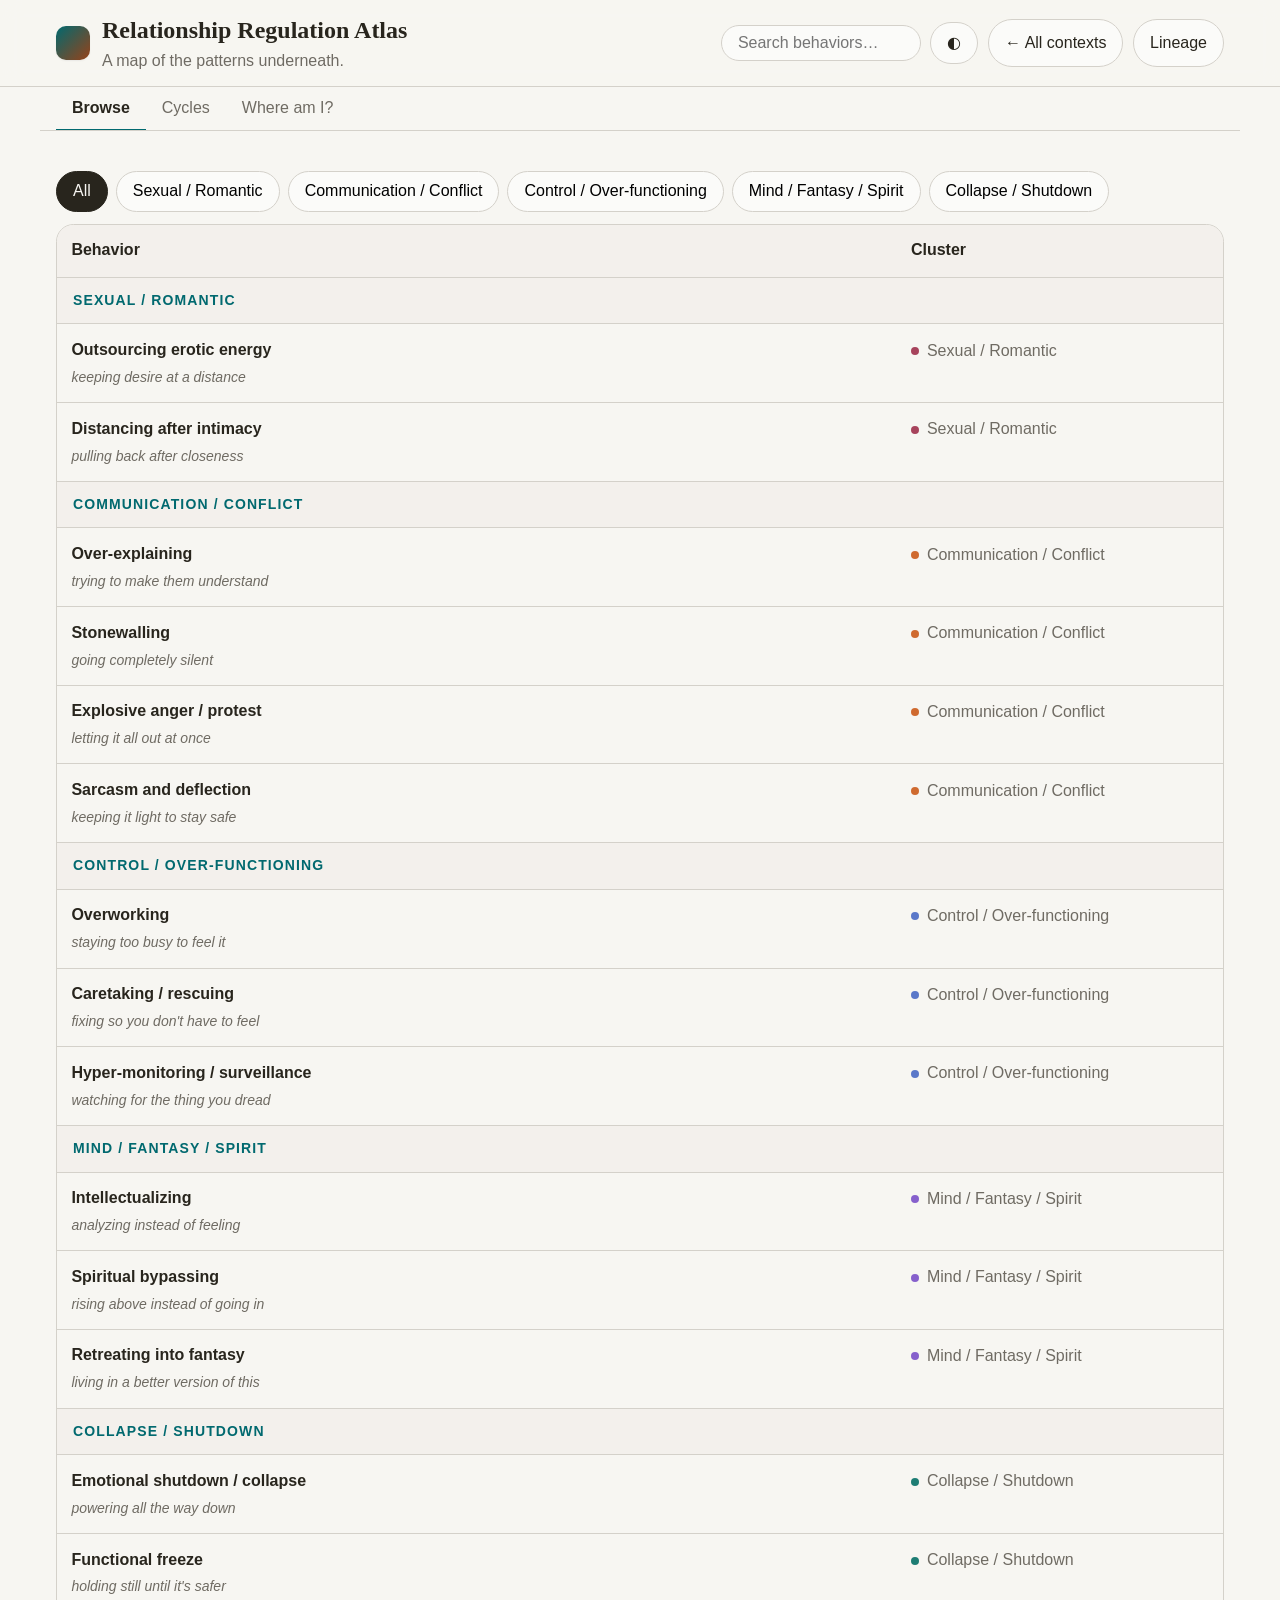
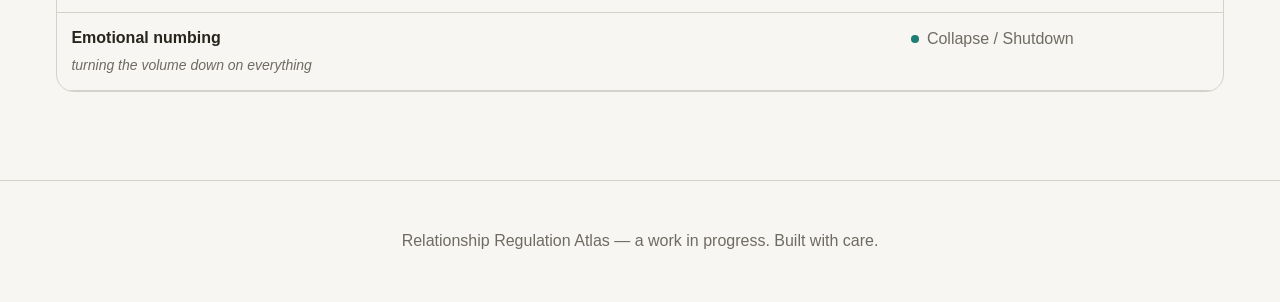
==== commit 4705af75: "v2.1 polish: neutral hero copy, tighter spacing tokens, responsive search, table rhythm, guide refin" ====
--- a/atlas.html
+++ b/atlas.html
@@ -7,10 +7,46 @@
   <link href="https://api.fontshare.com/v2/css?f[]=satoshi@400,500,700&f[]=zodiak@400,700&display=swap" rel="stylesheet">
   <link rel="stylesheet" href="style.css">
   <style>
-    /* ── TAB SYSTEM ───────────────────────────────────────── */
+    /* ─ TOPBAR SEARCH ───────────────────────────────────── */
+    .topbar-search {
+      height: 36px;
+      border-radius: 999px;
+      padding: 0 var(--space-4);
+      font-size: var(--text-sm);
+      font-family: var(--font-body);
+      border: 1px solid var(--color-border);
+      background: var(--color-surface);
+      color: var(--color-text);
+      width: 200px;
+      transition: border-color .15s;
+    }
+    .topbar-search:focus { outline: none; border-color: var(--color-primary); }
+    @media (max-width: 700px) {
+      .topbar-search { display: none; }
+      .mobile-search-bar {
+        display: flex;
+        padding: var(--space-2) var(--space-4);
+        background: var(--color-bg);
+        border-bottom: 1px solid var(--color-border);
+      }
+      .mobile-search-bar input {
+        width: 100%;
+        height: 36px;
+        border-radius: 999px;
+        padding: 0 var(--space-4);
+        font-size: var(--text-sm);
+        font-family: var(--font-body);
+        border: 1px solid var(--color-border);
+        background: var(--color-surface);
+        color: var(--color-text);
+      }
+      .mobile-search-bar input:focus { outline: none; border-color: var(--color-primary); }
+    }
+    @media (min-width: 701px) { .mobile-search-bar { display: none; } }
+
+    /* ─ TAB SYSTEM ────────────────────────────────────────── */
     .atlas-tabs {
       display: flex;
-      gap: .5rem;
       border-bottom: 1px solid var(--color-border);
       padding: 0 var(--space-4);
       max-width: 1200px;
@@ -19,8 +55,12 @@
       top: 56px;
       background: var(--color-bg);
       z-index: 9;
-    }
+      overflow-x: auto;
+      scrollbar-width: none;
+    }
+    .atlas-tabs::-webkit-scrollbar { display: none; }
     .atlas-tab {
+      flex-shrink: 0;
       padding: var(--space-3) var(--space-4);
       border: none;
       border-bottom: 2px solid transparent;
@@ -31,6 +71,7 @@
       cursor: pointer;
       margin-bottom: -1px;
       transition: color .15s, border-color .15s;
+      white-space: nowrap;
     }
     .atlas-tab:hover { color: var(--color-text); }
     .atlas-tab.active {
@@ -41,9 +82,20 @@
     .atlas-panel { display: none; }
     .atlas-panel.active { display: block; }
 
-    /* ── BROWSE: TWO-COL DEFAULT ──────────────────────────── */
-    .browse-table th:nth-child(n+3),
-    .browse-table td:nth-child(n+3) { display: none; }
+    /* ─ BROWSE TABLE ───────────────────────────────────────── */
+    .browse-table { table-layout: fixed; width: 100%; }
+    .browse-table th:first-child,
+    .browse-table td:first-child { width: 72%; }
+    .browse-table th:nth-child(2),
+    .browse-table td:nth-child(2) { width: 28%; }
+    .behavior-name { font-weight: 700; }
+    .behavior-warm {
+      display: block;
+      font-size: var(--text-xs);
+      color: var(--color-text-muted);
+      font-style: italic;
+      margin-top: var(--space-1);
+    }
     .cluster-header td {
       padding: var(--space-3) var(--space-4);
       font-size: var(--text-xs);
@@ -52,10 +104,9 @@
       text-transform: uppercase;
       color: var(--color-primary);
       background: var(--color-surface-2);
-      border-bottom: 1px solid var(--color-border);
-    }
-
-    /* ── SMOOTH ROW EXPAND ────────────────────────────────── */
+    }
+
+    /* ─ SMOOTH ROW EXPAND ────────────────────────────────── */
     .detail-row td { padding: 0; border-bottom: 1px solid var(--color-border); }
     .detail-inner {
       display: grid;
@@ -63,32 +114,53 @@
       transition: grid-template-rows .25s ease;
     }
     .detail-inner.open { grid-template-rows: 1fr; }
-    .detail-inner-content {
-      overflow: hidden;
-      padding: 0 var(--space-4);
-    }
-    .detail-inner.open .detail-inner-content {
-      padding: var(--space-4);
-    }
-
-    /* ── CLUSTER COLOR TAGS ───────────────────────────────── */
+    .detail-inner-content { overflow: hidden; padding: 0 var(--space-4); }
+    .detail-inner.open .detail-inner-content { padding: var(--space-5) var(--space-4); }
+    .detail-content-inner { max-width: 960px; }
+    .detail-grid {
+      display: grid;
+      grid-template-columns: repeat(auto-fill, minmax(260px, 1fr));
+      gap: var(--space-4);
+      margin-bottom: var(--space-4);
+    }
+    .detail-block strong {
+      display: block;
+      font-size: var(--text-xs);
+      font-weight: 700;
+      letter-spacing: .05em;
+      text-transform: uppercase;
+      color: var(--color-text-muted);
+      margin-bottom: var(--space-2);
+    }
+    .detail-footer {
+      padding-top: var(--space-3);
+      border-top: 1px solid var(--color-border);
+      display: flex;
+      align-items: center;
+      gap: var(--space-4);
+      flex-wrap: wrap;
+    }
+
+    /* ─ CLUSTER TAGS ──────────────────────────────────────── */
     .cluster-tag {
       display: inline-block;
       width: 8px; height: 8px;
       border-radius: 50%;
-      margin-right: .35rem;
+      margin-right: var(--space-2);
       vertical-align: middle;
-    }
-    .ctag-sexual    { background: #a7435c; }
-    .ctag-comms     { background: #cf6a2f; }
-    .ctag-control   { background: #5a78c9; }
-    .ctag-mind      { background: #8660cc; }
-    .ctag-collapse  { background: #1e7d74; }
-
-    /* ── WHERE AM I GUIDE ─────────────────────────────────── */
+      flex-shrink: 0;
+    }
+    .ctag-sexual   { background: #a7435c; }
+    .ctag-comms    { background: #cf6a2f; }
+    .ctag-control  { background: #5a78c9; }
+    .ctag-mind     { background: #8660cc; }
+    .ctag-collapse { background: #1e7d74; }
+
+    /* ─ WHERE AM I GUIDE ───────────────────────────────── */
     .guide-wrap {
       max-width: 520px;
       margin: var(--space-10) auto;
+      padding: 0 var(--space-4);
       display: flex;
       flex-direction: column;
       gap: var(--space-5);
@@ -100,17 +172,21 @@
       padding: var(--space-4);
       background: var(--color-surface-2);
       border-radius: var(--radius-md);
-      border: 1px solid var(--color-border);
-    }
-    .guide-step { display: none; flex-direction: column; gap: var(--space-4); animation: orbFadeIn .3s ease both; }
+    }
+    .guide-step { display: none; flex-direction: column; gap: var(--space-4); }
     .guide-step.active { display: flex; }
     .guide-q {
       font-family: var(--font-display);
-      font-size: var(--text-xl);
-      line-height: 1.15;
+      font-size: var(--text-lg);
+      line-height: 1.2;
       margin: 0;
     }
-    .guide-choices { display: flex; flex-direction: column; gap: var(--space-3); }
+    .guide-choices {
+      display: flex;
+      flex-direction: column;
+      gap: var(--space-3);
+      max-width: 480px;
+    }
     .guide-choice {
       display: block; width: 100%; text-align: left;
       padding: var(--space-4) var(--space-5);
@@ -128,6 +204,17 @@
       box-shadow: var(--shadow-sm);
       outline: none;
     }
+    .guide-choice.primary-action {
+      background: var(--color-primary);
+      color: #fff;
+      border-color: var(--color-primary);
+      font-weight: 600;
+    }
+    .guide-choice.primary-action:hover,
+    .guide-choice.primary-action:focus-visible {
+      opacity: .9;
+      box-shadow: var(--shadow-md);
+    }
     .guide-back {
       background: none; border: none;
       color: var(--color-text-muted);
@@ -143,10 +230,12 @@
     .guide-rec-cards {
       display: grid;
       grid-template-columns: 1fr 1fr;
+      grid-auto-rows: 1fr;
       gap: var(--space-3);
+      max-width: 480px;
     }
     .guide-rec-card {
-      display: flex; flex-direction: column; gap: .25rem;
+      display: flex; flex-direction: column; gap: var(--space-1);
       padding: var(--space-4);
       border: 1px solid var(--color-border);
       border-radius: var(--radius-md);
@@ -189,10 +278,11 @@
       font-size: var(--text-xl); margin: 0 0 var(--space-3);
     }
     @media (max-width: 600px) {
-      .guide-rec-cards { grid-template-columns: 1fr; }
-    }
-
-    /* ── CYCLE MAP ────────────────────────────────────────── */
+      .guide-rec-cards { grid-template-columns: 1fr; grid-auto-rows: auto; }
+      .guide-choices { max-width: 100%; }
+    }
+
+    /* ─ CYCLES ─────────────────────────────────────────────── */
     .cycles-wrap { max-width: 820px; padding: var(--space-6) 0; }
   </style>
 </head>
@@ -201,18 +291,23 @@
 <div class="topbar">
   <div class="topbar-inner">
     <div class="brand">
-      <a href="index.html" style="display:flex;gap:.8rem;align-items:center;text-decoration:none;color:inherit">
+      <a href="index.html" style="display:flex;gap:var(--space-3);align-items:center;text-decoration:none;color:inherit">
         <div class="logo" aria-hidden="true"></div>
         <div>
           <h1>Relationship Regulation Atlas</h1>
-          <p>Understand patterns. Map cycles. Find a way through.</p>
+          <p>A map of the patterns underneath.</p>
         </div>
       </a>
     </div>
     <div class="toolbar">
-      <input type="search" id="topbarSearch" placeholder="Search behaviors…" aria-label="Search behaviors"
-        style="max-width:200px;border-radius:999px;padding:.55rem .9rem;font-size:var(--text-sm);font-family:var(--font-body)"
-        oninput="handleTopbarSearch()" />
+      <input
+        type="search"
+        id="topbarSearch"
+        class="topbar-search"
+        placeholder="Search behaviors…"
+        aria-label="Search behaviors"
+        oninput="handleTopbarSearch()"
+      />
       <button class="btn" data-theme-toggle aria-label="Toggle theme">&#9680;</button>
       <a class="btn" href="index.html">&larr; All contexts</a>
       <a class="btn" href="references.html">Lineage</a>
@@ -220,7 +315,16 @@
   </div>
 </div>
 
-<!-- ATLAS TABS -->
+<div class="mobile-search-bar">
+  <input
+    type="search"
+    id="mobileSearch"
+    placeholder="Search behaviors…"
+    aria-label="Search behaviors"
+    oninput="handleMobileSearch()"
+  />
+</div>
+
 <nav class="atlas-tabs" role="tablist">
   <button class="atlas-tab active" role="tab" aria-selected="true"  data-tab="browse">Browse</button>
   <button class="atlas-tab"        role="tab" aria-selected="false" data-tab="cycles">Cycles</button>
@@ -229,22 +333,13 @@
 
 <main class="wrap">
 
-  <!-- ══════════════════════════════════════════════════════
-       BROWSE TAB
-  ══════════════════════════════════════════════════════ -->
   <div class="atlas-panel active" id="panel-browse">
     <section class="section">
       <div class="tabs" id="clusterTabs" style="margin-bottom:var(--space-3)"></div>
       <div class="matrix-wrap">
         <table class="browse-table">
           <thead>
-            <tr>
-              <th>Behavior</th>
-              <th>Cluster</th>
-              <th style="display:none">Moves</th>
-              <th style="display:none">Short-term logic</th>
-              <th style="display:none">Long-term cost</th>
-            </tr>
+            <tr><th>Behavior</th><th>Cluster</th></tr>
           </thead>
           <tbody id="matrixBody"></tbody>
         </table>
@@ -252,9 +347,6 @@
     </section>
   </div>
 
-  <!-- ══════════════════════════════════════════════════════
-       CYCLES TAB
-  ══════════════════════════════════════════════════════ -->
   <div class="atlas-panel" id="panel-cycles">
     <section class="section cycles-wrap">
       <h2 class="section-title">Relationship Cycle Map</h2>
@@ -262,26 +354,26 @@
       <div class="panel pad">
         <div class="toolbar" style="margin-bottom:var(--space-4);gap:var(--space-3);flex-wrap:wrap">
           <div>
-            <div class="small" style="margin-bottom:.4rem">Person A</div>
+            <div class="small" style="margin-bottom:var(--space-2)">Person A</div>
             <select id="aSelect" class="select-ctrl"></select>
           </div>
-          <div style="padding-top:1.4rem;color:var(--color-text-muted)">&rarr;</div>
+          <div style="padding-top:var(--space-6);color:var(--color-text-muted)">&rarr;</div>
           <div>
-            <div class="small" style="margin-bottom:.4rem">Person B</div>
+            <div class="small" style="margin-bottom:var(--space-2)">Person B</div>
             <select id="bSelect" class="select-ctrl"></select>
           </div>
         </div>
         <div class="cycle-grid">
           <div class="cycle-box">
             <div class="small muted">Person A</div>
-            <h4 id="aTitle" style="margin:.4rem 0 .3rem"></h4>
+            <h4 id="aTitle" style="margin:var(--space-1) 0 var(--space-2)"></h4>
             <div id="aLogic" class="small"></div>
             <div id="aFear" class="resistance-row"></div>
           </div>
           <div class="cycle-arrow">&rarr;</div>
           <div class="cycle-box">
             <div class="small muted">Person B</div>
-            <h4 id="bTitle" style="margin:.4rem 0 .3rem"></h4>
+            <h4 id="bTitle" style="margin:var(--space-1) 0 var(--space-2)"></h4>
             <div id="bLogic" class="small"></div>
             <div id="bFear" class="resistance-row"></div>
           </div>
@@ -291,16 +383,12 @@
     </section>
   </div>
 
-  <!-- ══════════════════════════════════════════════════════
-       WHERE AM I TAB
-  ══════════════════════════════════════════════════════ -->
   <div class="atlas-panel" id="panel-guide">
     <div class="guide-wrap">
       <div class="guide-opener">
         This tab asks a few questions and points you to a pattern. Take it or leave it.
       </div>
 
-      <!-- Step 1: Energy -->
       <div class="guide-step active" id="gStep1">
         <div class="guide-progress">1 of 3</div>
         <h2 class="guide-q">How are you arriving right now?</h2>
@@ -311,7 +399,6 @@
         </div>
       </div>
 
-      <!-- Step 2: Direction -->
       <div class="guide-step" id="gStep2">
         <button class="guide-back" onclick="gBack(1)">&larr; Back</button>
         <div class="guide-progress">2 of 3</div>
@@ -323,24 +410,22 @@
         </div>
       </div>
 
-      <!-- Step 3: Recognition -->
       <div class="guide-step" id="gStep3">
         <button class="guide-back" onclick="gBack(2)">&larr; Back</button>
         <div class="guide-progress">3 of 3</div>
         <h2 class="guide-q">Does one of these feel close?</h2>
-        <p class="orb-sub" style="font-size:var(--text-sm);color:var(--color-text-muted);margin:0">Pick the one that lands &mdash; even if it&rsquo;s not exact.</p>
+        <p style="font-size:var(--text-sm);color:var(--color-text-muted);margin:0">Pick the one that lands &mdash; even if it&rsquo;s not exact.</p>
         <div class="guide-rec-cards" id="gRecCards"></div>
         <button class="guide-skip" onclick="gSkip()">None of these &mdash; take me to Browse</button>
       </div>
 
-      <!-- Result -->
       <div class="guide-step" id="gResult">
         <div class="guide-result">
           <div class="guide-result-label">You are here</div>
           <h2 class="guide-result-name" id="gResultName"></h2>
           <div id="gResultBody" style="font-size:var(--text-sm);color:var(--color-text-muted);line-height:1.7"></div>
         </div>
-        <button class="guide-choice" style="margin-top:var(--space-2)" onclick="gGoToBrowse()">Find it in the map &rarr;</button>
+        <button class="guide-choice primary-action" onclick="gGoToBrowse()">Find it in the map &rarr;</button>
         <button class="guide-back" onclick="gReset()">Start over</button>
       </div>
     </div>
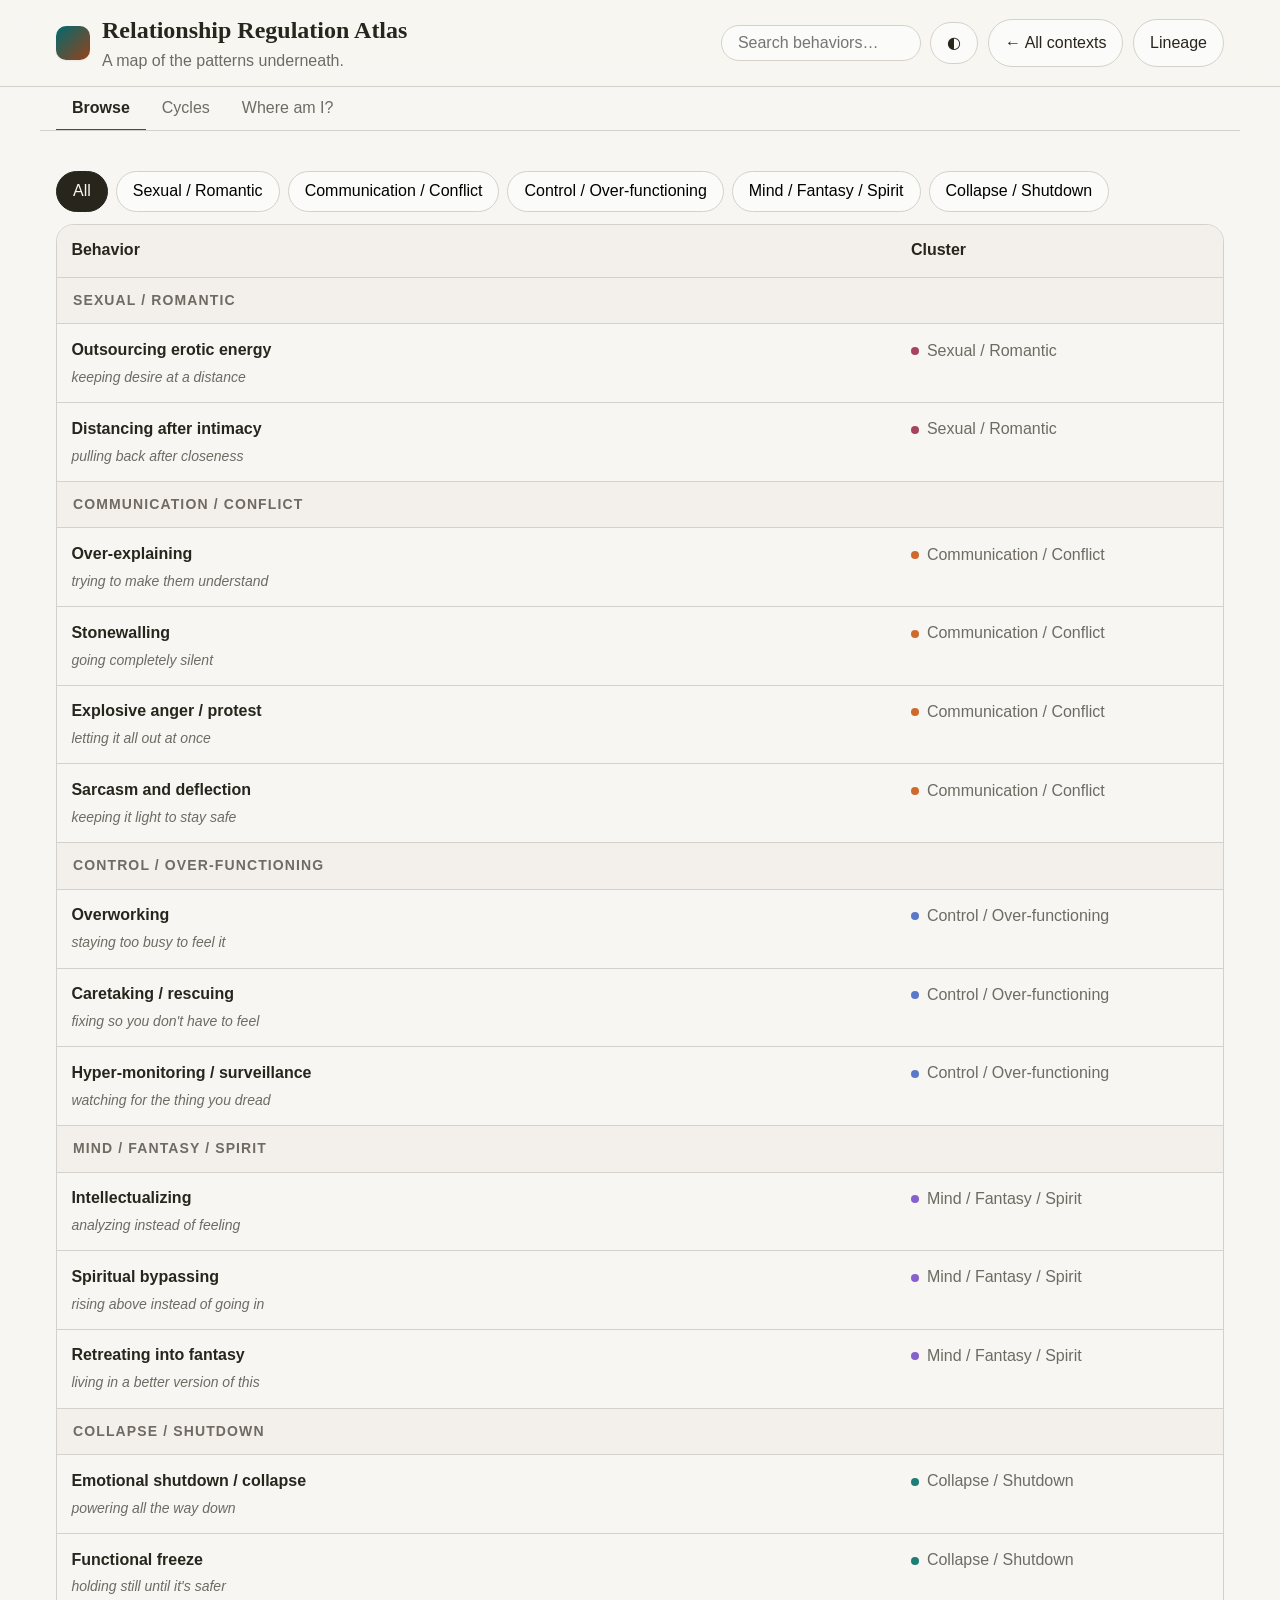
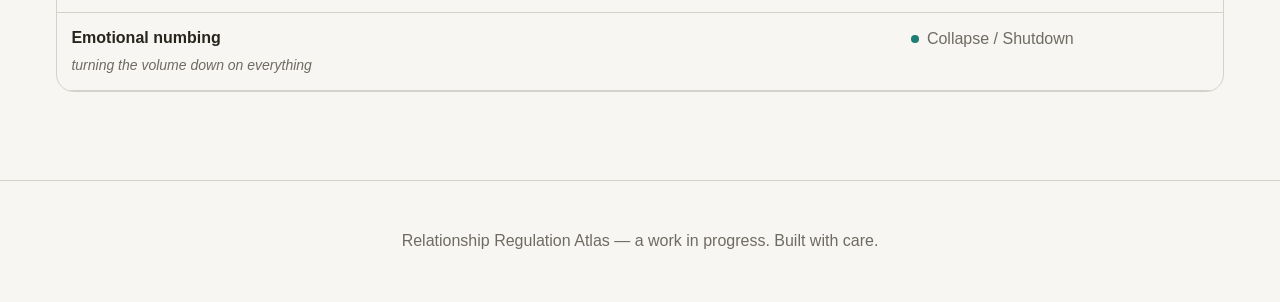
==== commit 9651d873: "4 fixes: hero sub italic+smaller, cluster header color, cluster col nowrap, guide opener rephrase" ====
--- a/atlas.html
+++ b/atlas.html
@@ -87,7 +87,13 @@
     .browse-table th:first-child,
     .browse-table td:first-child { width: 72%; }
     .browse-table th:nth-child(2),
-    .browse-table td:nth-child(2) { width: 28%; }
+    .browse-table td:nth-child(2) {
+      width: 28%;
+      white-space: nowrap;
+      overflow: hidden;
+      text-overflow: ellipsis;
+      max-width: 0;
+    }
     .behavior-name { font-weight: 700; }
     .behavior-warm {
       display: block;
@@ -102,7 +108,7 @@
       font-weight: 700;
       letter-spacing: .08em;
       text-transform: uppercase;
-      color: var(--color-primary);
+      color: var(--color-text-muted);
       background: var(--color-surface-2);
     }
 
@@ -304,7 +310,7 @@
         type="search"
         id="topbarSearch"
         class="topbar-search"
-        placeholder="Search behaviors…"
+        placeholder="Search behaviors&hellip;"
         aria-label="Search behaviors"
         oninput="handleTopbarSearch()"
       />
@@ -319,7 +325,7 @@
   <input
     type="search"
     id="mobileSearch"
-    placeholder="Search behaviors…"
+    placeholder="Search behaviors&hellip;"
     aria-label="Search behaviors"
     oninput="handleMobileSearch()"
   />
@@ -386,7 +392,7 @@
   <div class="atlas-panel" id="panel-guide">
     <div class="guide-wrap">
       <div class="guide-opener">
-        This tab asks a few questions and points you to a pattern. Take it or leave it.
+        Answer three questions. Land on a pattern. Use it however it&rsquo;s useful.
       </div>
 
       <div class="guide-step active" id="gStep1">
@@ -438,6 +444,7 @@
 </footer>
 
 <script src="data.js"></script>
+<script src="resourcing.js"></script>
 <script src="app.js"></script>
 </body>
 </html>
--- a/style.css
+++ b/style.css
@@ -260,7 +260,6 @@
   color:var(--color-text-muted);
   line-height:1.5;
   margin-top:.15rem;
-  /* Truncate to one line so cards stay compact */
   display:-webkit-box;
   -webkit-line-clamp:2;
   -webkit-box-orient:vertical;
@@ -402,11 +401,38 @@
   border-radius:var(--radius-sm); margin-top:var(--space-2);
   font-size:var(--text-xs); color:var(--color-text-muted);
 }
-.detail-panel { display:none; padding:var(--space-4); border-top:1px solid var(--color-border); background:color-mix(in oklab, var(--color-primary-2) 15%, var(--color-surface)) }
+
+/* detail-panel: no background tint — same surface as the row.
+   The tint was creating a visual register break between the
+   analytical grid and the resourcing section below it. */
+.detail-panel { display:none; padding:var(--space-4); border-top:1px solid var(--color-border); background:transparent }
 .detail-panel.open { display:block }
 .detail-grid { display:grid; grid-template-columns:1fr 1fr 1fr; gap:var(--space-3); margin-top:var(--space-3) }
-.detail-block { background:var(--color-surface); padding:var(--space-3); border-radius:var(--radius-sm); border:1px solid var(--color-border) }
-.detail-block strong { display:block; font-size:var(--text-xs); text-transform:uppercase; letter-spacing:.05em; color:var(--color-primary); margin-bottom:.4rem }
+
+/* detail-block: flat content blocks, not UI cards.
+   - background: transparent (no white fill boxing each block)
+   - border: hairline alpha — structure without weight
+   - border-radius: 0 — no rounding = no card feel
+   The content carries the meaning. The container stays out of the way. */
+.detail-block {
+  background:transparent;
+  padding:var(--space-3);
+  border-radius:0;
+  border:1px solid oklch(from var(--color-text) l c h / 0.08);
+}
+
+/* detail-block label: muted category marker, not a lead.
+   Teal was a CTA signal being used on category labels — wrong register.
+   One label system across detail-block and resourcing r-label. */
+.detail-block strong {
+  display:block;
+  font-size:var(--text-xs);
+  text-transform:uppercase;
+  letter-spacing:.05em;
+  color:var(--color-text-muted);
+  font-weight:500;
+  margin-bottom:.4rem;
+}
 
 /* --- SEARCH --- */
 .search-wrap { display:flex; gap:.6rem; align-items:center; margin-bottom:var(--space-4) }
@@ -519,6 +545,224 @@
   border-radius:var(--radius-md);
   border:1px solid var(--color-border);
   margin-top:var(--space-6);
+}
+
+/* ═══════════════════════════════════════════════════
+   RESOURCING LAYER
+   Gated layer inside .detail-content-inner, after .detail-grid.
+   Safety floor (.r-floor) mounts in ALL states exactly once.
+═══════════════════════════════════════════════════ */
+
+.resourcing {
+  /* No border, no background tint.
+     This is the main content, not a callout or sidebar.
+     The surrounding detail-panel provides sufficient context. */
+  margin-top:var(--space-6);
+  padding:var(--space-2) 0 0;
+}
+
+/* Floor breath: space before safety floor so it reads as a
+   distinct section, not an appendage to the resourcing block */
+.resourcing + .r-floor,
+.r-door + .r-floor {
+  margin-top:var(--space-8);
+}
+
+/* r-grounding: sensory transition cue, not a sixth data label.
+   Needs vertical separation from the analytical grid above so it
+   reads as a distinct paragraph before the emotional content begins. */
+.r-grounding {
+  font-size:var(--text-xs);
+  color:var(--color-text-muted);
+  letter-spacing:.03em;
+  margin:var(--space-10) 0 var(--space-4);
+}
+
+.r-framing {
+  font-family:var(--font-display);
+  font-size:var(--text-base);
+  color:var(--color-text);
+  font-style:normal;
+  line-height:1.6;
+  margin:0 0 var(--space-6);
+}
+
+.r-rail {
+  display:flex;
+  flex-direction:column;
+  /* Space does the separation between sections — not borders.
+     32px gap gives each emotional moment room to land distinctly. */
+  gap:var(--space-8);
+}
+
+.r-block {
+  /* No border, no background, no box.
+     Content is the structure. Space is the separator. */
+  font-size:var(--text-base);
+  line-height:1.75;
+}
+
+.r-block p {
+  margin:var(--space-2) 0 0;
+  max-width:68ch;
+}
+
+.r-label {
+  /* Category marker only — not a lead.
+     Stepped back: muted color, medium weight, small uppercase.
+     Does not compete with or contradict the body it introduces. */
+  display:block;
+  font-size:var(--text-xs);
+  text-transform:uppercase;
+  letter-spacing:.06em;
+  color:var(--color-text-muted);
+  font-weight:500;
+  margin:0 0 var(--space-2);
+}
+
+/* ONE MOVE: left accent border is the single structural signal.
+   No background tint — tint was invisible in dark mode (6% delta).
+   The border alone works in both light and dark mode. */
+.r-block.r-move {
+  padding-left:var(--space-4);
+  border-left:2px solid var(--color-primary);
+}
+
+/* Locked door -- anon state */
+.r-door {
+  margin-top:var(--space-5);
+  padding:var(--space-5);
+  border:1px dashed var(--color-border);
+  border-radius:var(--radius-md);
+  background:var(--color-surface-2);
+  display:flex;
+  flex-direction:column;
+  gap:var(--space-3);
+}
+
+.r-door-label {
+  font-size:var(--text-sm);
+  color:var(--color-text);
+  margin:0;
+}
+
+.r-door-sub {
+  font-size:var(--text-xs);
+  color:var(--color-text-muted);
+  margin:0;
+}
+
+/* Safety floor -- UNGATED, mounts in every state */
+.r-floor {
+  margin-top:var(--space-5);
+  padding:var(--space-4);
+  border-top:1px solid var(--color-border);
+  display:flex;
+  flex-direction:column;
+  gap:var(--space-2);
+}
+
+.r-exit {
+  font-size:var(--text-xs);
+  color:var(--color-text-muted);
+  text-decoration:none;
+}
+.r-exit:hover, .r-exit:focus-visible {
+  color:var(--color-text);
+  text-decoration:underline;
+}
+
+.r-not-therapy {
+  font-size:var(--text-xs);
+  color:var(--color-text-muted);
+  margin:0;
+}
+
+.r-crisis {
+  font-size:var(--text-xs);
+  color:var(--color-text-muted);
+  margin:0;
+  line-height:1.65;
+}
+
+/* Crisis link -- highest-contrast token in the floor.
+   10.92:1 on --color-surface dark. Do NOT reduce to body accent. */
+.r-crisis a {
+  color:#8fd6ff;
+  text-decoration:underline;
+  text-underline-offset:2px;
+}
+.r-crisis a:focus-visible {
+  outline:2px solid #8fd6ff;
+  outline-offset:2px;
+}
+
+/* --- COMING SOON SECTION (hub index.html) --- */
+.coming-soon-section {
+  margin:var(--space-12) 0 var(--space-8);
+  padding-top:var(--space-8);
+  border-top:1px solid var(--color-border);
+}
+
+.coming-soon-label {
+  font-size:var(--text-xs);
+  font-weight:700;
+  letter-spacing:.08em;
+  text-transform:uppercase;
+  color:var(--color-text-muted);
+  margin:0 0 var(--space-3);
+}
+
+.coming-soon-note {
+  font-size:var(--text-sm);
+  color:var(--color-text-muted);
+  line-height:1.7;
+  margin:0 0 var(--space-5);
+  max-width:52ch;
+}
+
+.coming-soon-list {
+  list-style:none;
+  margin:0 0 var(--space-6);
+  padding:0;
+  display:flex;
+  flex-wrap:wrap;
+  gap:var(--space-2) var(--space-5);
+}
+
+.coming-soon-list li {
+  font-size:var(--text-sm);
+  color:var(--color-text-muted);
+}
+
+.coming-soon-follow {
+  font-size:var(--text-sm);
+  color:var(--color-text-muted);
+  line-height:1.7;
+}
+
+.coming-soon-follow a {
+  color:var(--color-primary);
+  text-decoration:underline;
+  text-underline-offset:2px;
+}
+
+.coming-soon-follow a:hover,
+.coming-soon-follow a:focus-visible {
+  color:var(--color-text);
+  outline:none;
+}
+
+/* ═══════════════════════════════════════════════════
+   MOTION SAFETY -- prefers-reduced-motion
+═══════════════════════════════════════════════════ */
+@media (prefers-reduced-motion: reduce) {
+  .detail-content-inner,
+  .resourcing,
+  .r-door {
+    transition: none;
+    animation: none;
+  }
 }
 
 /* --- RESPONSIVE --- */
@@ -532,7 +776,6 @@
   .orb-cards { grid-template-columns:1fr }
 }
 
-/* Mobile: tighten hub hero so orb stays in viewport */
 @media (max-width:700px) {
   .hub-hero {
     padding:var(--space-6) 0 var(--space-4) !important;
@@ -545,7 +788,6 @@
     font-size:var(--text-sm);
     margin-bottom:var(--space-4) !important;
   }
-  /* Hide move chips on mobile — decorative, take up row height */
   .moves-bar {
     display:none !important;
   }
@@ -553,4 +795,8 @@
     width:160px !important;
     height:160px !important;
   }
-}
+  .coming-soon-list {
+    flex-direction:column;
+    gap:var(--space-2);
+  }
+}
